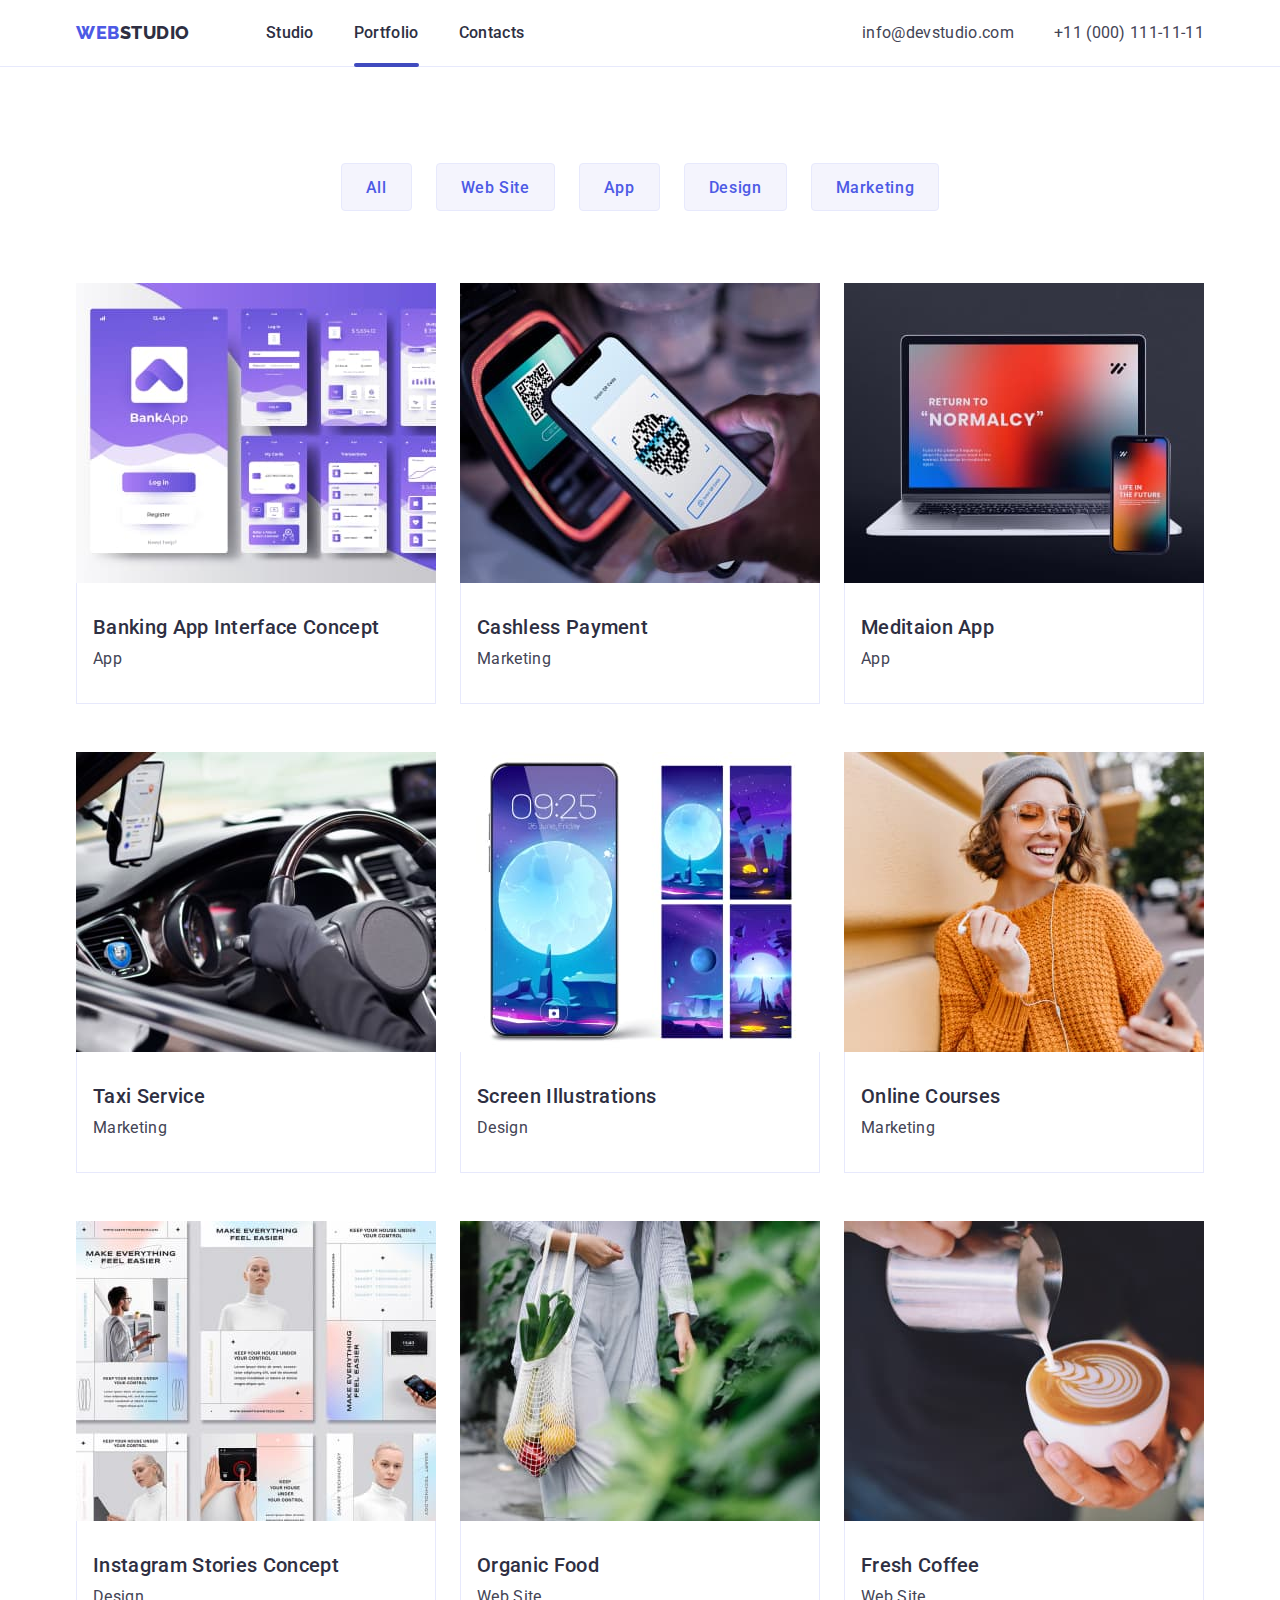
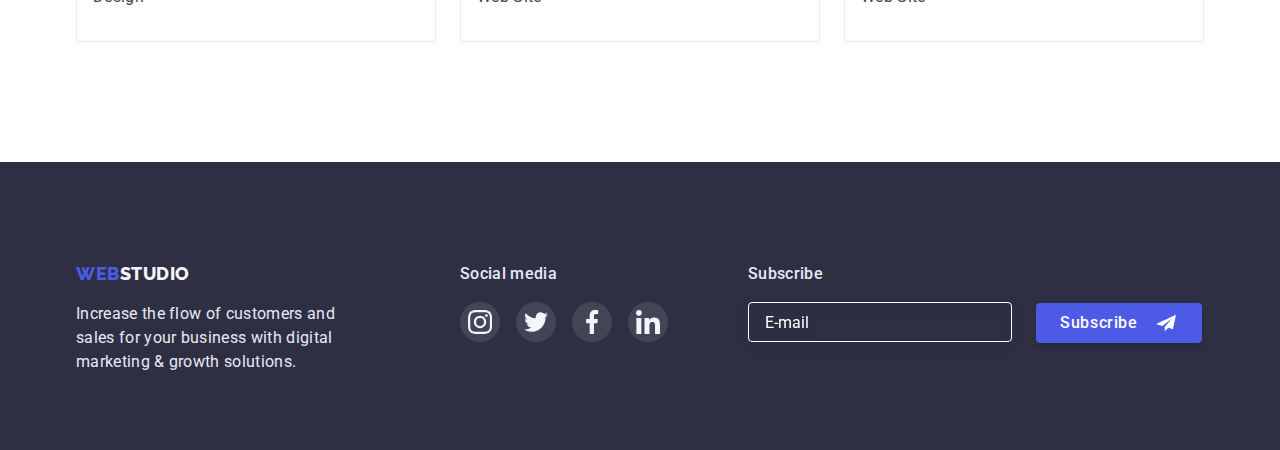
==== portfolio.html @ e91499f0 "HW 7 START" ====
<!DOCTYPE html>
<html lang="en">

<head>
	<meta charset="UTF-8" />
	<meta http-equiv="X-UA-Compatible" content="IE=edge" />
	<meta name="viewport" content="width=device-width, initial-scale=1.0" />
	<title>Portfolio</title>
	<link rel="preconnect" href="https://fonts.googleapis.com" />
	<link rel="preconnect" href="https://fonts.gstatic.com" crossorigin />
	<link href="https://fonts.googleapis.com/css2?family=Raleway:wght@800&family=Roboto:wght@400;500;700;900&display=swap"
		rel="stylesheet" />
	<link rel="stylesheet"
		href="https://cdnjs.cloudflare.com/ajax/libs/modern-normalize/1.1.0/modern-normalize.min.css" />
	<link rel="stylesheet" href="./css/styles.css" />
</head>

<body>
	<!-- Header -->
	<header class="main-header">
		<div class="container main-nav">
			<nav class="site-nav">
				<a class="logo-header" href="./index.html">Web<span class="logo-header-decor">Studio</span></a>
				<ul class="site-nav-list list">
					<li class="site-nav-item"><a href="./index.html" class="site-nav-item-link">Studio</a></li>
					<li class="site-nav-item">
						<a href="./portfolio.html" class="site-nav-item-link current">Portfolio</a>
					</li>
					<li class="site-nav-item"><a href="" class="site-nav-item-link">Contacts</a></li>
				</ul>
			</nav>
			<!-- Address -->
			<address>
				<ul class="contacts list">
					<li class="item">
						<a class="contacts-email" href="mailto:info@devstudio.com">info@devstudio.com</a>
					</li>
					<li class="item">
						<a class="contacts-tel" href="tel:+110001111111">+11 (000) 111-11-11</a>
					</li>
				</ul>
			</address>
		</div>
	</header>
	<!-- Filter -->
	<main>
		<section class="section portfolio-section">
			<div class="container">
				<h1 class="visually-hidden">Portfolio</h1>
				<ul class="filter-button-list list">
					<li class="filter-button-item">
						<button type="button" class="button filter-button pointer"> All </button>
					</li>
					<li class="filter-button-item">
						<button type="button" class="button filter-button pointer"> Web Site </button>
					</li>
					<li class="filter-button-item">
						<button type="button" class="button filter-button pointer"> App </button>
					</li>
					<li class="filter-button-item">
						<button type="button" class="button filter-button pointer"> Design </button>
					</li>
					<li class="filter-button-item">
						<button type="button" class="button filter-button pointer"> Marketing </button>
					</li>
				</ul>
				<!-- Projects -->
				<ul class="projects-list list">
					<li class="project-list-item">
						<a href="" class="project-list-item-link">
							<div class="project-thumb">
								<img src="./images/img7.jpg" alt="bank application marcup" width="360" height="300" />
								<p class="primary-text project-thumb-text">14 Stylish and User-Friendly App Design Concepts · Task
									Manager App · Calorie
									Tracker App · Exotic Fruit Ecommerce App ·
									Cloud Storage App14 Stylish and User-Friendly App Design Concepts</p>
							</div>
							<div class="project-list-item-content">
								<h3 class="title project-list-title"> Banking App Interface Concept </h3>
								<p class="primary-text project-list-text">App</p>
							</div>
						</a>
					</li>
					<li class="project-list-item">
						<a href="" class="project-list-item-link">
							<div class="project-thumb">
								<img src="./images/img8.jpg" alt="cashless payment" width="360" height="300" />
								<p class="primary-text project-thumb-text">Lorem ipsum dolor sit amet consectetur, adipisicing elit.
									Rerum quisquam magni veritatis in labore distinctio dolorem! Officiis sint veniam quidem repellendus
									accusantium, a porro pariatur ipsa ipsam in corporis quisquam fuga quia!</p>
							</div>
							<div class="project-list-item-content">
								<h3 class="title project-list-title">Cashless Payment</h3>
								<p class="primary-text project-list-text">Marketing</p>
							</div>
						</a>
					</li>
					<li class="project-list-item">
						<a href="" class="project-list-item-link">
							<div class="project-thumb">
								<img src="./images/img9.jpg" alt="meditaion app design" width="360" height="300" />
								<p class="primary-text project-thumb-text">Lorem, ipsum dolor sit amet consectetur adipisicing elit.
									Sunt, non ex.</p>
							</div>
							<div class="project-list-item-content">
								<h3 class="title project-list-title">Meditaion App</h3>
								<p class="primary-text project-list-text">App</p>
							</div>
						</a>
					</li>
					<li class="project-list-item">
						<a href="" class="project-list-item-link">
							<div class="project-thumb">
								<img src="./images/img10.jpg" alt="photo of a taxi car" width="360" height="300" />
								<p class="primary-text project-thumb-text">Lorem ipsum dolor, sit amet consectetur adipisicing elit.
									Beatae sapiente velit, iste atque exercitationem unde suscipit modi vero error adipisci, amet mollitia
									nemo nobis?</p>
							</div>
							<div class="project-list-item-content">
								<h3 class="title project-list-title">Taxi Service</h3>
								<p class="primary-text project-list-text">Marketing</p>
							</div>
						</a>
					</li>
					<li class="project-list-item">
						<a href="" class="project-list-item-link">
							<div class="project-thumb">
								<img src="./images/img11.jpg" alt="screen illustration design" width="360" height="300" />
								<p class="primary-text project-thumb-text">Lorem ipsum, dolor sit amet consectetur adipisicing elit.
									Natus perferendis odio facere id ipsum, quisquam nam consequuntur hic cumque voluptatem dicta eos
									ipsam delectus facilis sunt reprehenderit illo neque voluptatibus, sapiente libero. Consectetur?</p>
							</div>
							<div class="project-list-item-content">
								<h3 class="title project-list-title">Screen Illustrations</h3>
								<p class="primary-text project-list-text">Design</p>
							</div>
						</a>
					</li>
					<li class="project-list-item">
						<a href="" class="project-list-item-link">
							<div class="project-thumb">
								<img src="./images/img12.jpg" alt="girl is holding a phone" width="360" height="300" />
								<p class="primary-text project-thumb-text">Lorem ipsum dolor sit, amet consectetur adipisicing elit.</p>
							</div>
							<div class="project-list-item-content">
								<h3 class="title project-list-title">Online Courses</h3>
								<p class="primary-text project-list-text">Marketing</p>
							</div>
						</a>
					</li>
					<li class="project-list-item">
						<a href="" class="project-list-item-link">
							<div class="project-thumb">
								<img src="./images/img13.jpg" alt="designs of instagram stories" width="360" height="300" />
								<p class="primary-text project-thumb-text">Lorem, ipsum dolor sit amet consectetur adipisicing elit.
									Rerum corrupti recusandae adipisci hic suscipit consequuntur!</p>
							</div>
							<div class="project-list-item-content">
								<h3 class="title project-list-title"> Instagram Stories Concept </h3>
								<p class="primary-text project-list-text">Design</p>
							</div>
						</a>
					</li>
					<li class="project-list-item">
						<a href="" class="project-list-item-link">
							<div class="project-thumb">
								<img src="./images/img14.jpg" alt="woman with bag of organic food" width="360" height="300" />
								<p class="primary-text project-thumb-text">Lorem ipsum dolor sit amet consectetur adipisicing elit. Nisi
									quasi quas architecto adipisci quam in, natus, dignissimos asperiores ex quis non?</p>
							</div>
							<div class="project-list-item-content">
								<h3 class="title project-list-title">Organic Food</h3>
								<p class="primary-text project-list-text">Web Site</p>
							</div>
						</a>
					</li>
					<li class="project-list-item">
						<a href="" class="project-list-item-link">
							<div class="project-thumb">
								<img src="./images/img15.jpg" alt="man is making fresh coffee" width="360" height="300" />
								<p class="primary-text project-thumb-text">Lorem ipsum dolor sit.</p>
							</div>
							<div class="project-list-item-content">
								<h3 class="title project-list-title">Fresh Coffee</h3>
								<p class="primary-text project-list-text">Web Site</p>
							</div>
						</a>
					</li>
				</ul>
			</div>
		</section>
	</main>
	<!-- footer -->
	<footer class="footer">
		<div class="container footer-main">
			<div class="footer-logo-block">
				<a class="logo-footer" href="./index.html">Web<span class="logo-footer-decor">Studio</span></a>
				<p class="footer-logo-block-text">
					Increase the flow of customers and sales for your business with digital marketing &#38; growth solutions.
				</p>
			</div>
			<div class="social-links-block">
				<p class="footer-text-social-media">Social media</p>
				<ul class="footer-social-list list">
					<li class="footer-social-item">
						<a class="footer-social-link" href=""><svg class="footer-social-icon" width="24" height="24">
								<use href="./images/sprites.svg#icon-instagram"></use>
							</svg></a>
					</li>
					<li class="footer-social-item">
						<a class="footer-social-link" href=""><svg class="footer-social-icon" width="24" height="24">
								<use href="./images/sprites.svg#icon-twitter"></use>
							</svg></a>
					</li>
					<li class="footer-social-item">
						<a class="footer-social-link" href=""><svg class="footer-social-icon" width="24" height="24">
								<use href="./images/sprites.svg#icon-facebook"></use>
							</svg></a>
					</li>
					<li class="footer-social-item">
						<a class="footer-social-link" href=""><svg class="footer-social-icon" width="24" height="24">
								<use href="./images/sprites.svg#icon-linkedin"></use>
							</svg></a>
					</li>
				</ul>
			</div>
			<div class="subscribe-block">
				<form class="subscribe-block-form">
					<p class="subscribe-block-text">Subscribe</p>
					<div class="subscribe-field">
						<input class="subscribe-block-input" type="email" name="subscribe-email" id="subscribe-email"
							placeholder="E-mail" required>
						<button type="submit" class="subscribe-block-button button hero-button">Subscribe<svg class="subscribe-icon"
								width="24" height="20">
								<use href="./images/sprites.svg#icon-frame"></use>
							</svg></button>
					</div>
				</form>
			</div>
		</div>
	</footer>
	<script src="./js/modal.js"></script>
</body>

</html>
---- css/styles.css ----
:root {
	--primary-brand: #4d5ae5;
	--primary-pressed-state: #404bbf;
	--primary-title-text: #2e2f42;
	--primary-text: #434455;
	--primary-white: #fff;
	--primary-bg: #2e2f42;
	--seccess: #31d0aa;
	--subtle-text: #8e8f99;
	--accent: #e7e9fc;
	--light: #f4f4fd;
	--modal-overlay: #2e2f42;
	--card-list-gap: 24px;
	--card-shadow: 0px 1px 6px rgba(46, 47, 66, 0.08), 0px 1px 1px rgba(46, 47, 66, 0.16),
		0px 2px 1px rgba(46, 47, 66, 0.08);
	--animation-duration: 250ms;
	--animation-function: cubic-bezier(0.4, 0, 0.2, 1);
}

html {
	box-sizing: border-box;
}

*,
*::before,
*::after {
	box-sizing: inherit;
}

h1,
h2,
h3,
h4,
h5,
h6,
p {
	margin: 0;
}

img {
	display: block;
	max-width: 100%;
	height: auto;
}

.visually-hidden {
	position: absolute;
	height: 1px;
	margin: -1px;
	border: 0;
	padding: 0;
	white-space: nowrap;
	clip-path: inset(100%);
	clip: rect(0 0 0 0);
	overflow: hidden;
	width: 1px;
}

.list {
	list-style: none;
	margin: 0;
	padding: 0;
}

.centered {
	text-align: center;
}

body {
	background-color: var(--primary-white);
	color: var(--primary-text);
	font-family: "Roboto", sans-serif;
	letter-spacing: 0.02em;
}

.primary-text {
	color: var(--primary-text);
	font-size: 16px;
	line-height: 1.5;
	letter-spacing: 0.02em;
	margin-top: 0;
	margin-bottom: 0;
}

.container {
	margin-left: auto;
	margin-right: auto;
	width: 1158px;
	padding-left: 15px;
	padding-right: 15px;
}

/* HEADER */
.main-header {
	border-bottom: 1px solid #e7e9fc;
}

/* MODAL */
.backdrop {
	position: fixed;
	top: 0;
	left: 0;
	width: 100%;
	height: 100%;
	background-color: rgba(46, 47, 66, 0.4);
	opacity: 1;
	visibility: visible;
	transition: opacity var(--animation-duration) cubic-bezier(0.4, 0, 0.2, 1), visibility var(--animation-duration) cubic-bezier(0.4, 0, 0.2, 1);
}

.is-hidden {
	visibility: hidden;
	opacity: 0;
	pointer-events: none;
}

.modal {
	position: absolute;
	top: 50%;
	left: 50%;
	transform: translate(-50%, -50%);
	width: 408px;
	padding-left: 24px;
	padding-right: 24px;
	padding-top: 72px;
	padding-bottom: 24px;
	background-color: #FCFCFC;
	box-shadow: 0px 1px 1px rgba(0, 0, 0, 0.14), 0px 1px 3px rgba(0, 0, 0, 0.12), 0px 2px 1px rgba(0, 0, 0, 0.2);
	border-radius: 4px;
	text-align: left;
}

.modal-close-button {
	position: absolute;
	top: 24px;
	right: 24px;
	display: flex;
	justify-content: center;
	align-items: center;
	border-radius: 50%;
	width: 24px;
	height: 24px;
	background-color: #E7E9FC;
	color: var(--primary-title-text);
	border: 1px solid rgba(0, 0, 0, 0.1);
	cursor: pointer;
	transition: background-color var(--animation-duration) var(--animation-function), color var(--animation-duration) var(--animation-function), border var(--animation-duration) var(--animation-function);
}

.modal-close-button:is(:hover, :focus) {
	background-color: var(--primary-pressed-state);
	border-color: var(--primary-pressed-state);
	color: #fff;
	outline: none;
}

.modal-close-icon {
	fill: currentColor;
}

.modal-send-button {
	display: flex;
	justify-content: center;
	margin-left: auto;
	margin-right: auto;

	font-family: 'Roboto';
	font-style: normal;
	font-weight: 500;
	font-size: 16px;
	line-height: 1.5;
	letter-spacing: 0.04em;
	color: #FFFFFF;
	border: transparent;
	background: #4D5AE5;
	box-shadow: 0px 4px 4px rgba(0, 0, 0, 0.15);
	border-radius: 4px;
	min-width: 169px;
}

.modal-send-button:focus {
	outline: none;
}

.modal-form {
	margin-left: auto;
	margin-right: auto;
}

.form-group {
	position: relative;
}

.form-icon {
	position: absolute;
	left: 0;
	top: 50%;
	transform: translateY(-50%);
	margin-left: 16px;
	fill: #2E2F42;
	transition: fill var(--animation-duration) var(--animation-function);
}

.modal-form .form-input {
	padding-left: 38px;
}

.form-input::placeholder {
	font-weight: 400;
	font-size: 12px;
	line-height: 1.17;
	letter-spacing: 0.04em;
	color: rgba(46, 47, 66, 0.4);
}

.modal-text {
	margin-left: auto;
	margin-right: auto;
	margin-bottom: 16px;
	font-weight: 500;
	font-size: 16px;
	line-height: 1.5;
	letter-spacing: 0.02em;
	text-align: center;
	color: var(--primary-title-text);
}

.form-label span, .form-label-comment span {
	display: block;
	margin-bottom: 4px;
	font-weight: 400;
	font-size: 12px;
	line-height: 1.33;
	letter-spacing: 0.04em;
	color: #8E8F99;
}

.form-label {
	display: block;
	margin-bottom: 8px;
}

textarea {
	display: block;
	outline: transparent;
	border: 1px solid rgba(33, 33, 33, 0.2);
	border-radius: 4px;
	width: 100%;
	min-height: 120px;
	font-weight: 400;
	font-size: 12px;
	line-height: 1.17;
	letter-spacing: 0.04em;
	resize: none;
	padding: 8px 16px;
	transition: border-color var(--animation-duration) var(--animation-function);
}

.form-input {
	border: 1px solid rgba(33, 33, 33, 0.2);
	border-radius: 4px;
	width: 100%;
	height: 40px;
	font-weight: 400;
	font-size: 12px;
	line-height: 1.33;
	letter-spacing: 0.04em;
	outline: transparent;
	transition: border-color var(--animation-duration) var(--animation-function);
}

.policy-checkbox-label {
	font-weight: 400;
	font-size: 12px;
	line-height: 1.17;
	letter-spacing: 0.04em;
	color: #8E8F99;
}

.policy-checkbox-label {
	display: flex;
	align-items: center;
	margin-top: 16px;
	margin-bottom: 24px;
}

.policy-checkbox-label::before {
	content: '';
	display: block;
	width: 16px;
	height: 16px;
	background-color: white;
	margin-right: 8px;
	border: 1.25px solid #2E2F42;
	border-radius: 2px;
	cursor: pointer;
	transition: background-color var(--animation-duration) var(--animation-function);
}

.policy-checkbox:checked+.policy-checkbox-label::before {
	background-color: var(--primary-pressed-state);
	border: 1.25px solid var(--primary-pressed-state);
	background-image: url(../images/checkbox.svg);
	background-position: center;
	background-repeat: no-repeat;
	background-size: 10px 8px;
}

.modal-list-link {
	color: var(--primary-pressed-state);
}

.form-input:focus {
	border-color: var(--primary-brand);
}

.form-textarea:focus {
	border-color: var(--primary-brand);
}

.form-input:focus+.form-icon {
	fill: var(--primary-brand);
}

/* LOGO */
.logo-header,
.logo-footer {
	color: var(--primary-brand);
	text-decoration: none;
	font-family: "Raleway", sans-serif;
	text-transform: uppercase;
	font-weight: 800;
	font-size: 18px;
	line-height: 1.33;
	letter-spacing: 0.03em;
	display: flex;
	align-items: center;
}

.logo-header-decor {
	color: var(--primary-title-text);
}

.logo-footer-decor {
	color: var(--light);
}

/* NAV */
.main-nav {
	display: flex;
	align-items: center;
}

.site-nav-list {
	display: flex;
	margin-left: 76px;
}

.site-nav {
	display: flex;
}

address {
	display: flex;
	margin-left: auto;
}

.site-nav-list .site-nav-item+.site-nav-item {
	margin-left: 40px;
}

.site-nav-item-link {
	color: var(--primary-title-text);
	text-decoration: none;
	font-weight: 500;
	font-size: 16px;
	line-height: 1.5;
	padding: 24px 0;
	position: relative;
	transition: color var(--animation-duration) var(--animation-function);

}

.site-nav-item-link:hover,
.site-nav-item-link:focus {
	color: var(--primary-pressed-state);
}

.current::after {
	content: '';
	position: absolute;
	width: 100%;
	height: 4px;
	background: var(--primary-pressed-state);
	border-radius: 2px;
	bottom: -1px;
	left: 0;
}

/* NAV-CONTACTS */
.contacts {
	display: flex;

	font-style: normal;
	list-style: none;
}

.contacts .item+.item {
	margin-left: 40px;
}

.contacts-email,
.contacts-tel {
	display: block;
	text-decoration: none;
	color: var(--primary-text);
	padding: 24px 0;
	transition: color var(--animation-duration) var(--animation-function);
}

.contacts-email:hover,
.contacts-email:focus,
.contacts-tel:hover,
.contacts-tel:focus {
	color: var(--primary-pressed-state);
}

/* HERO */
.hero {
	background-color: var(--primary-bg);
	background-image: linear-gradient(to right, rgba(46, 47, 66, 0.7), rgba(46, 47, 66, 0.7)), url(../images/img16.jpg);
	margin-left: auto;
	margin-right: auto;
	max-width: 1440px;
	background-repeat: no-repeat;
	background-position: center;
	background-size: cover;
	padding-bottom: 188px;
	padding-top: 188px;
	text-align: center;
}

.hero-title {
	color: var(--primary-white);
	width: 494px;
	font-weight: 700;
	font-size: 56px;
	line-height: 1.07;
	margin: 0 auto;
	margin-bottom: 48px;
}

/* SECTION  */
.section {
	padding-top: 120px;
	padding-bottom: 120px;
	background-color: var(--primary-white);
}

.portfolio-section {
	padding-top: 96px;
}

.section.no-padding {
	padding-top: 0;
}

.team-section-decor {
	background-color: var(--light);
}

.section-title {
	color: var(--primary-title-text);
	font-weight: 700;
	font-size: 36px;
	line-height: 1.11;
	text-transform: capitalize;
	margin-top: 0;
	margin-bottom: 72px;
}

.section .title,
.team-list-title {
	color: var(--primary-title-text);
	font-weight: 500;
	font-size: 20px;
	line-height: 1.2;
}

.section a {
	text-decoration: none;
}

/* SPECIFICS */
.specifics-list {
	display: flex;
}

.specifics-list-item+.specifics-list-item {
	margin-left: 24px;
}

.specifics-list-item {
	width: 264px;
}

.specifics-list-item::before {
	display: block;
	content: "";
	height: 112px;
	border-radius: 4px;
	background-repeat: no-repeat;
	background-position: center;
	background-color: #f4f4fd;
	margin-bottom: 8px;
}

.icon-antena::before {
	background-image: url(../images/antenna.svg);
}

.icom-astronaut::before {
	background-image: url(../images/astronaut.svg);
}

.icon-clock::before {
	background-image: url(../images/clock.svg);
}

.icon-diagram::before {
	background-image: url(../images/diagram.svg);
}

.specifics-list .title {
	margin-top: 0;
	margin-bottom: 8px;
}

/* WHAT WE ARE DOING? */
.services-list {
	display: flex;
}

.services-list-item+.services-list-item {
	margin-left: 24px;
}

/* TEAM */
.team-section {
	background-color: var(--light);
}

.team-list {
	display: flex;
	flex-wrap: wrap;
	margin-top: calc(-1 * var(--card-list-gap));
	margin-left: calc(-1 * var(--card-list-gap));
}

.team-list-item {
	flex-basis: calc(100% / 4 - 24px);
	margin-left: var(--card-list-gap);
	margin-top: var(--card-list-gap);
	background-color: #fff;
	box-shadow: var(--card-shadow);
	border-radius: 0px 0px 4px 4px;
}

.team-list-title {
	margin-bottom: 8px;
}

.team-list-text {
	margin: 0;
}

.team-list-item-content {
	text-align: center;
	padding: 32px 16px;
}

.team-social-list {
	display: flex;
	justify-content: center;
	gap: 24px;
	margin-top: 8px;
}

.team-social-item {
	width: 40px;
	height: 40px;
}

.team-social-link {
	display: flex;
	justify-content: center;
	align-items: center;
	width: 100%;
	height: 100%;
	border-radius: 50%;
	background-color: var(--primary-brand);
	color: #F4F4FD;
	transition: background-color var(--animation-duration) var(--animation-function);
}

.team-social-link:is(:hover, :focus) {
	background-color: var(--primary-pressed-state);
	outline: none;
}

.team-social-icon {
	fill: currentColor;
}

/* BUTTONS */
.button {
	align-items: center;
	text-align: center;
	font-family: "Roboto";
	font-style: normal;
	font-weight: 500;
	font-size: 16px;
	line-height: 1.5;
	letter-spacing: 0.04em;
	border-radius: 4px;
	border: 1px solid transparent;
}

.hero-button {
	background-color: var(--primary-brand);
	color: var(--primary-white);
	min-width: 169px;
	box-shadow: 0px 4px 4px rgba(0, 0, 0, 0.15);
	padding: 16px 32px 16px 32px;
	transition: background-color var(--animation-duration) var(--animation-function);

}

.hero-button:hover,
.hero-button:focus {
	background-color: var(--primary-pressed-state);

}

.filter-button {
	background-color: var(--light);
	color: var(--primary-brand);
	border: 1px solid var(--accent);
	min-width: 69px;
	height: 48px;
	padding: 12px 24px 12px 24px;
	transition: color var(--animation-duration) var(--animation-function), background-color var(--animation-duration) var(--animation-function), border var(--animation-duration) var(--animation-function), box-shadow var(--animation-duration) var(--animation-function);
}

.filter-button:hover,
.filter-button:focus {
	background-color: var(--primary-pressed-state);
	color: var(--primary-white);
	box-shadow: 0px 3px 1px rgba(0, 0, 0, 0.1), 0px 2px 1px rgba(0, 0, 0, 0.08), 0px 2px 2px rgba(0, 0, 0, 0.12);
	border: 1px solid var(--primary-pressed-state);
	outline: none;
}

.pointer {
	cursor: pointer;
}

.filter-button-list {
	display: flex;
	justify-content: center;
	margin-bottom: 72px;
}

.filter-button-item {
	margin-left: 24px;
}

.filter-button-item:first-child {
	margin-left: 0;
}

/* PROJECTS */
.projects-list {
	display: flex;
	flex-wrap: wrap;
	margin-left: -24px;
	margin-top: -48px;
}

.project-list-item {
	margin-left: 24px;
	margin-top: 48px;
	flex-basis: calc(100% / 3 - 24px);
	background: #ffffff;
}

.project-list-item-link {
	display: block;
	overflow: auto;
	transition: box-shadow var(--animation-duration) var(--animation-function);
}

.project-list-item-link:is(:hover, :focus) {
	box-shadow: 0px 1px 6px rgba(46, 47, 66, 0.08), 0px 1px 1px rgba(46, 47, 66, 0.16), 0px 2px 1px rgba(46, 47, 66, 0.08);
	outline: none;
}

.project-list-item-content {
	display: block;
	padding: 32px 16px;
	border: 1px solid #e7e9fc;
	border-top: 0;
}

.project-list-text {
	margin-top: 8px;
}


.project-list-item-link:is(:hover, :focus) .project-thumb-text {
	opacity: 1;
	transform: translatey(0);
}

.project-list-item-link:is(:hover, :focus) .project-thumb::before {
	opacity: 1;
	transform: translatey(0);
}

.project-thumb {
	position: relative;
	display: flex;
	overflow: hidden;
}

.project-thumb::before {
	content: '';
	display: inline-block;
	position: absolute;
	top: 0;
	left: 0;
	width: 100%;
	height: 100%;
	background-color: var(--primary-brand);
	opacity: 0;
	transform: translatey(100%);
	transition: opacity var(--animation-duration) var(--animation-function), transform var(--animation-duration) var(--animation-function);
}

.project-thumb-text {
	position: absolute;
	width: 360px;
	height: 300px;
	padding: 40px 32px;
	color: #F4F4FD;
	opacity: 0;
	transform: translatey(100%);
	overflow: auto;
	transition: opacity var(--animation-duration) var(--animation-function), transform var(--animation-duration) var(--animation-function);
}

/* CUSTOMERS */
.customers-container {
	padding-top: 130px;
	padding-bottom: 120px;
}

.customers-list {
	display: flex;
	justify-content: center;
	align-items: center;
}

.customers-item+.customers-item {
	margin-left: 24px;
}

.customer-link {
	display: block;
	width: 168px;
	height: 88px;
	border: 1px solid #8E8F99;
	border-radius: 4px;
	padding: 16px 32px;
	color: #AFB1B8;
	transition: color var(--animation-duration) var(--animation-function), border var(--animation-duration) var(--animation-function);
}

.customer-link:is(:hover, :focus) {
	outline: none;
	color: var(--primary-pressed-state);
	border: 1px solid var(--primary-pressed-state);
}

.customer-link-icon {
	fill: currentColor;
}

/* FOOTER */
.footer {
	background-color: var(--primary-bg);
	padding-top: 100px;
	padding-bottom: 76px;
}

.footer-main {
	display: flex;
}

.footer-logo-block {
	margin-right: 120px;
}

.footer-logo-block-text {
	color: var(--accent);
	width: 264px;
	font-size: 16px;
	line-height: 1.5;
	margin-top: 16px;
}

.footer-text-social-media, .subscribe-block-text {
	color: var(--accent);
	font-weight: 500;
	font-size: 16px;
	line-height: 1.5;
	margin-bottom: 16px;
}

.footer-social-list {
	display: flex;
	gap: 16px;
}

.footer-social-item {
	width: 40px;
	height: 40px;
}

.social-links-block {
	margin-right: 80px;
}

.footer-social-link {
	display: flex;
	justify-content: center;
	align-items: center;
	width: 100%;
	height: 100%;
	border-radius: 50%;
	background-color: rgba(255, 255, 255, 0.1);
	color: #F4F4FD;
	transition: background-color var(--animation-duration) var(--animation-function);
}

.footer-social-link:is(:hover, :focus) {
	background-color: var(--seccess);
	outline: none;

}

.footer-social-icon {
	fill: currentColor;
}

/* SUBSCRIBE */
.subscribe-field {
	display: flex;
	align-items: baseline;
}

.subscribe-block-input {
	height: 40px;
	min-width: 264px;
	border: 1px solid #FFFFFF;
	filter: drop-shadow(0px 4px 4px rgba(0, 0, 0, 0.15));
	border-radius: 4px;
	padding-left: 16px;
	background-color: transparent;
	outline: transparent;
	color: #fff;
}

.subscribe-block-input::placeholder {
	color: white;
}

.subscribe-block-button {
	display: flex;
	justify-content: center;
	align-items: center;
	min-width: 165px;
	gap: 16px;
	cursor: pointer;
	margin-left: 24px;
	padding: 8px 24px;
	border: none;
}
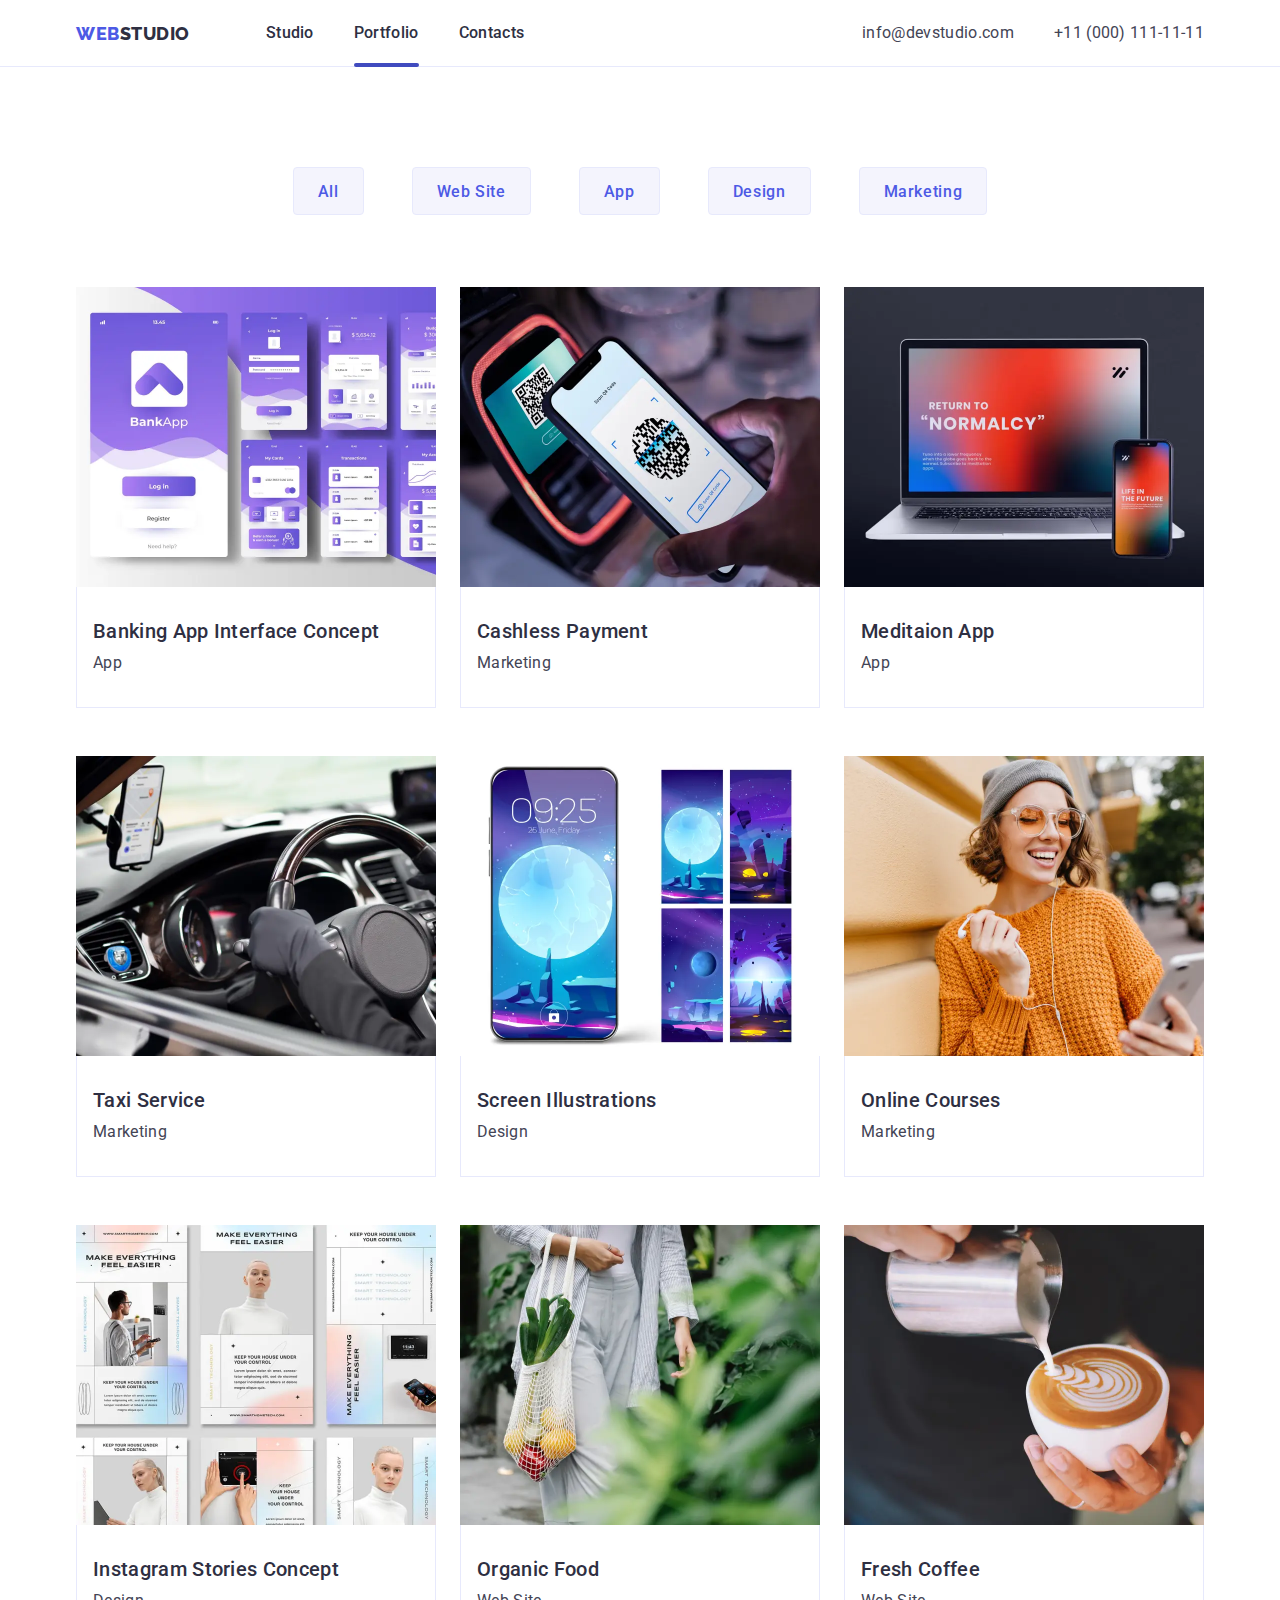
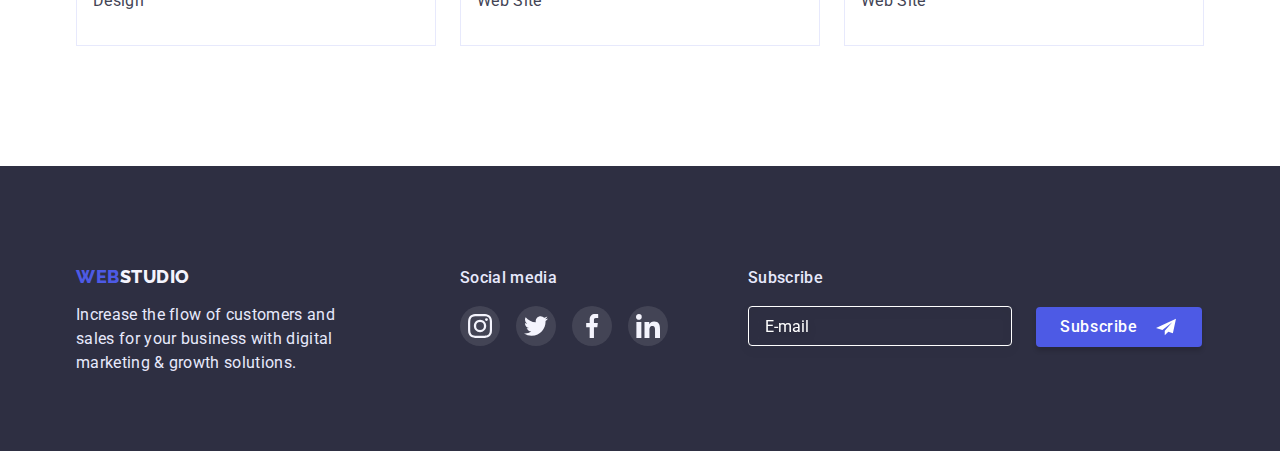
==== commit 03f85dcb: "Images added to portfolio with media for mob tab des" ====
--- a/portfolio.html
+++ b/portfolio.html
@@ -13,6 +13,9 @@
 	<link rel="stylesheet"
 		href="https://cdnjs.cloudflare.com/ajax/libs/modern-normalize/1.1.0/modern-normalize.min.css" />
 	<link rel="stylesheet" href="./css/styles.css" />
+	<link rel="stylesheet" href="./css/mobile.css" />
+	<link rel="stylesheet" href="./css/tablet.css">
+	<link rel="stylesheet" href="./css/desktop.css">
 </head>
 
 <body>
@@ -21,6 +24,9 @@
 		<div class="container main-nav">
 			<nav class="site-nav">
 				<a class="logo-header" href="./index.html">Web<span class="logo-header-decor">Studio</span></a>
+				<button class="menu-mob" type="button" data-menu-open><svg class="menu-mob-icon" width="32" height="22">
+						<use href="./images/sprites.svg#icon-menu"></use>
+					</svg></button>
 				<ul class="site-nav-list list">
 					<li class="site-nav-item"><a href="./index.html" class="site-nav-item-link">Studio</a></li>
 					<li class="site-nav-item">
@@ -41,6 +47,7 @@
 				</ul>
 			</address>
 		</div>
+
 	</header>
 	<!-- Filter -->
 	<main>
@@ -69,7 +76,22 @@
 					<li class="project-list-item">
 						<a href="" class="project-list-item-link">
 							<div class="project-thumb">
-								<img src="./images/img7.jpg" alt="bank application marcup" width="360" height="300" />
+								<picture>
+									<source media="(min-width: 1200px)" type="image/webp"
+										srcset="./images/img7-des.webp x1, ./images/img7@2x-des.webp 2x">
+									<source media="(min-width: 1200px)" srcset="./images/img7-des.jpg x1, ./images/img7@2x-des.jpg 2x">
+
+									<source media="(min-width: 768px)" type="image/webp"
+										srcset="./images/img7-tab.webp x1, ./images/img7@2x-tab.webp 2x">
+									<source media="(min-width: 768px)" srcset="./images/img7-tab.jpg x1, ./images/img7@2x-tab.jpg 2x">
+
+									<source media="(max-width: 767px)" type="image/webp"
+										srcset="./images/img7-mob.webp x1, ./images/img7@2x-mob.webp 2x">
+									<source media="(max-width: 767px)" srcset="./images/img7-mob.jpg x1, ./images/img7@2x-mob.jpg 2x">
+
+									<img src="./images/img7-mob.jpg" alt="bank application marcup" />
+								</picture>
+								<!-- width="360" height="300" -->
 								<p class="primary-text project-thumb-text">14 Stylish and User-Friendly App Design Concepts · Task
 									Manager App · Calorie
 									Tracker App · Exotic Fruit Ecommerce App ·
@@ -84,7 +106,21 @@
 					<li class="project-list-item">
 						<a href="" class="project-list-item-link">
 							<div class="project-thumb">
-								<img src="./images/img8.jpg" alt="cashless payment" width="360" height="300" />
+								<picture>
+									<source media="(min-width: 1200px)" type="image/webp"
+										srcset="./images/img8-des.webp x1, ./images/img8@2x-des.webp 2x">
+									<source media="(min-width: 1200px)" srcset="./images/img8-des.jpg x1, ./images/img8@2x-des.jpg 2x">
+
+									<source media="(min-width: 768px)" type="image/webp"
+										srcset="./images/img8-tab.webp x1, ./images/img8@2x-tab.webp 2x">
+									<source media="(min-width: 768px)" srcset="./images/img8-tab.jpg x1, ./images/img8@2x-tab.jpg 2x">
+
+									<source media="(max-width: 767px)" type="image/webp"
+										srcset="./images/img8-mob.webp x1, ./images/img8@2x-mob.webp 2x">
+									<source media="(max-width: 767px)" srcset="./images/img8-mob.jpg x1, ./images/img8@2x-mob.jpg 2x">
+
+									<img src="./images/img8-mob.jpg" alt="cashless payment" />
+								</picture>
 								<p class="primary-text project-thumb-text">Lorem ipsum dolor sit amet consectetur, adipisicing elit.
 									Rerum quisquam magni veritatis in labore distinctio dolorem! Officiis sint veniam quidem repellendus
 									accusantium, a porro pariatur ipsa ipsam in corporis quisquam fuga quia!</p>
@@ -98,7 +134,21 @@
 					<li class="project-list-item">
 						<a href="" class="project-list-item-link">
 							<div class="project-thumb">
-								<img src="./images/img9.jpg" alt="meditaion app design" width="360" height="300" />
+								<picture>
+									<source media="(min-width: 1200px)" type="image/webp"
+										srcset="./images/img9-des.webp x1, ./images/img9@2x-des.webp 2x">
+									<source media="(min-width: 1200px)" srcset="./images/img9-des.jpg x1, ./images/img9@2x-des.jpg 2x">
+
+									<source media="(min-width: 768px)" type="image/webp"
+										srcset="./images/img9-tab.webp x1, ./images/img9@2x-tab.webp 2x">
+									<source media="(min-width: 768px)" srcset="./images/img9-tab.jpg x1, ./images/img9@2x-tab.jpg 2x">
+
+									<source media="(max-width: 767px)" type="image/webp"
+										srcset="./images/img9-mob.webp x1, ./images/img9@2x-mob.webp 2x">
+									<source media="(max-width: 767px)" srcset="./images/img9-mob.jpg x1, ./images/img9@2x-mob.jpg 2x">
+
+									<img src="./images/img9-mob.jpg" alt="meditaion app design" />
+								</picture>
 								<p class="primary-text project-thumb-text">Lorem, ipsum dolor sit amet consectetur adipisicing elit.
 									Sunt, non ex.</p>
 							</div>
@@ -111,7 +161,21 @@
 					<li class="project-list-item">
 						<a href="" class="project-list-item-link">
 							<div class="project-thumb">
-								<img src="./images/img10.jpg" alt="photo of a taxi car" width="360" height="300" />
+								<picture>
+									<source media="(min-width: 1200px)" type="image/webp" type="image/webp"
+										srcset="./images/img10-des.webp x1, ./images/img10@2x-des.webp 2x">
+									<source media="(min-width: 1200px)" srcset="./images/img10-des.jpg x1, ./images/img10@2x-des.jpg 2x">
+
+									<source media="(min-width: 768px)" type="image/webp" type="image/webp"
+										srcset="./images/img10-tab.webp x1, ./images/img10@2x-tab.webp 2x">
+									<source media="(min-width: 768px)" srcset="./images/img10-tab.jpg x1, ./images/img10@2x-tab.jpg 2x">
+
+									<source media="(max-width: 767px)" type="image/webp" type="image/webp"
+										srcset="./images/img10-mob.webp x1, ./images/img10@2x-mob.webp 2x">
+									<source media="(max-width: 767px)" srcset="./images/img10-mob.jpg x1, ./images/img10@2x-mob.jpg 2x">
+
+									<img src="./images/img10-mob.jpg" alt="photo of a taxi car" />
+								</picture>
 								<p class="primary-text project-thumb-text">Lorem ipsum dolor, sit amet consectetur adipisicing elit.
 									Beatae sapiente velit, iste atque exercitationem unde suscipit modi vero error adipisci, amet mollitia
 									nemo nobis?</p>
@@ -125,7 +189,21 @@
 					<li class="project-list-item">
 						<a href="" class="project-list-item-link">
 							<div class="project-thumb">
-								<img src="./images/img11.jpg" alt="screen illustration design" width="360" height="300" />
+								<picture>
+									<source media="(min-width: 1200px)" type="image/webp"
+										srcset="./images/img11-des.webp x1, ./images/img11@2x-des.webp 2x">
+									<source media="(min-width: 1200px)" srcset="./images/img11-des.jpg x1, ./images/img11@2x-des.jpg 2x">
+
+									<source media="(min-width: 768px)" type="image/webp"
+										srcset="./images/img11-tab.webp x1, ./images/img11@2x-tab.webp 2x">
+									<source media="(min-width: 768px)" srcset="./images/img11-tab.jpg x1, ./images/img11@2x-tab.jpg 2x">
+
+									<source media="(max-width: 767px)" type="image/webp"
+										srcset="./images/img11-mob.webp x1, ./images/img11@2x-mob.webp 2x">
+									<source media="(max-width: 767px)" srcset="./images/img11-mob.jpg x1, ./images/img11@2x-mob.jpg 2x">
+
+									<img src="./images/img11-mob.jpg" alt="screen illustration design" />
+								</picture>
 								<p class="primary-text project-thumb-text">Lorem ipsum, dolor sit amet consectetur adipisicing elit.
 									Natus perferendis odio facere id ipsum, quisquam nam consequuntur hic cumque voluptatem dicta eos
 									ipsam delectus facilis sunt reprehenderit illo neque voluptatibus, sapiente libero. Consectetur?</p>
@@ -139,7 +217,21 @@
 					<li class="project-list-item">
 						<a href="" class="project-list-item-link">
 							<div class="project-thumb">
-								<img src="./images/img12.jpg" alt="girl is holding a phone" width="360" height="300" />
+								<picture>
+									<source media="(min-width: 1200px)" type="image/webp" type="image/webp"
+										srcset="./images/img12-des.webp x1, ./images/img12@2x-des.webp 2x">
+									<source media="(min-width: 1200px)" srcset="./images/img12-des.jpg x1, ./images/img12@2x-des.jpg 2x">
+
+									<source media="(min-width: 768px)" type="image/webp" type="image/webp"
+										srcset="./images/img12-tab.webp x1, ./images/img12@2x-tab.webp 2x">
+									<source media="(min-width: 768px)" srcset="./images/img12-tab.jpg x1, ./images/img12@2x-tab.jpg 2x">
+
+									<source media="(max-width: 767px)" type="image/webp" type="image/webp"
+										srcset="./images/img12-mob.webp x1, ./images/img12@2x-mob.webp 2x">
+									<source media="(max-width: 767px)" srcset="./images/img12-mob.jpg x1, ./images/img12@2x-mob.jpg 2x">
+
+									<img src="./images/img12-mob.jpg" alt="girl is holding a phone" />
+								</picture>
 								<p class="primary-text project-thumb-text">Lorem ipsum dolor sit, amet consectetur adipisicing elit.</p>
 							</div>
 							<div class="project-list-item-content">
@@ -151,7 +243,21 @@
 					<li class="project-list-item">
 						<a href="" class="project-list-item-link">
 							<div class="project-thumb">
-								<img src="./images/img13.jpg" alt="designs of instagram stories" width="360" height="300" />
+								<picture>
+									<source media="(min-width: 1200px)" type="image/webp"
+										srcset="./images/img13-des.webp x1, ./images/img13@2x-des.webp 2x">
+									<source media="(min-width: 1200px)" srcset="./images/img13-des.jpg x1, ./images/img13@2x-des.jpg 2x">
+
+									<source media="(min-width: 768px)" type="image/webp"
+										srcset="./images/img13-tab.webp x1, ./images/img13@2x-tab.webp 2x">
+									<source media="(min-width: 768px)" srcset="./images/img13-tab.jpg x1, ./images/img13@2x-tab.jpg 2x">
+
+									<source media="(max-width: 767px)" type="image/webp"
+										srcset="./images/img13-mob.webp x1, ./images/img13@2x-mob.webp 2x">
+									<source media="(max-width: 767px)" srcset="./images/img13-mob.jpg x1, ./images/img13@2x-mob.jpg 2x">
+
+									<img src="./images/img13-mob.jpg" alt="designs of instagram stories" />
+								</picture>
 								<p class="primary-text project-thumb-text">Lorem, ipsum dolor sit amet consectetur adipisicing elit.
 									Rerum corrupti recusandae adipisci hic suscipit consequuntur!</p>
 							</div>
@@ -164,7 +270,21 @@
 					<li class="project-list-item">
 						<a href="" class="project-list-item-link">
 							<div class="project-thumb">
-								<img src="./images/img14.jpg" alt="woman with bag of organic food" width="360" height="300" />
+								<picture>
+									<source media="(min-width: 1200px)" type="image/webp"
+										srcset="./images/img14-des.webp x1, ./images/img14@2x-des.webp 2x">
+									<source media="(min-width: 1200px)" srcset="./images/img14-des.jpg x1, ./images/img14@2x-des.jpg 2x">
+
+									<source media="(min-width: 768px)" type="image/webp"
+										srcset="./images/img14-tab.webp x1, ./images/img14@2x-tab.webp 2x">
+									<source media="(min-width: 768px)" srcset="./images/img14-tab.jpg x1, ./images/img14@2x-tab.jpg 2x">
+
+									<source media="(max-width: 767px)" type="image/webp"
+										srcset="./images/img14-mob.webp x1, ./images/img14@2x-mob.webp 2x">
+									<source media="(max-width: 767px)" srcset="./images/img14-mob.jpg x1, ./images/img14@2x-mob.jpg 2x">
+
+									<img src="./images/img14-mob.jpg" alt="woman with bag of organic food" />
+								</picture>
 								<p class="primary-text project-thumb-text">Lorem ipsum dolor sit amet consectetur adipisicing elit. Nisi
 									quasi quas architecto adipisci quam in, natus, dignissimos asperiores ex quis non?</p>
 							</div>
@@ -177,7 +297,21 @@
 					<li class="project-list-item">
 						<a href="" class="project-list-item-link">
 							<div class="project-thumb">
-								<img src="./images/img15.jpg" alt="man is making fresh coffee" width="360" height="300" />
+								<picture>
+									<source media="(min-width: 1200px)" type="image/webp"
+										srcset="./images/img15-des.webp x1, ./images/img15@2x-des.webp 2x">
+									<source media="(min-width: 1200px)" srcset="./images/img15-des.jpg x1, ./images/img15@2x-des.jpg 2x">
+
+									<source media="(min-width: 768px)" type="image/webp"
+										srcset="./images/img15-tab.webp x1, ./images/img15@2x-tab.webp 2x">
+									<source media="(min-width: 768px)" srcset="./images/img15-tab.jpg x1, ./images/img15@2x-tab.jpg 2x">
+
+									<source media="(max-width: 767px)" type="image/webp"
+										srcset="./images/img15-mob.webp x1, ./images/img15@2x-mob.webp 2x">
+									<source media="(max-width: 767px)" srcset="./images/img15-mob.jpg x1, ./images/img15@2x-mob.jpg 2x">
+
+									<img src="./images/img15-mob.jpg" alt="man is making fresh coffee" />
+								</picture>
 								<p class="primary-text project-thumb-text">Lorem ipsum dolor sit.</p>
 							</div>
 							<div class="project-list-item-content">
@@ -190,56 +324,108 @@
 			</div>
 		</section>
 	</main>
-	<!-- footer -->
+	<!-- FOOTER -->
 	<footer class="footer">
-		<div class="container footer-main">
-			<div class="footer-logo-block">
-				<a class="logo-footer" href="./index.html">Web<span class="logo-footer-decor">Studio</span></a>
-				<p class="footer-logo-block-text">
-					Increase the flow of customers and sales for your business with digital marketing &#38; growth solutions.
-				</p>
-			</div>
-			<div class="social-links-block">
-				<p class="footer-text-social-media">Social media</p>
-				<ul class="footer-social-list list">
-					<li class="footer-social-item">
-						<a class="footer-social-link" href=""><svg class="footer-social-icon" width="24" height="24">
-								<use href="./images/sprites.svg#icon-instagram"></use>
-							</svg></a>
-					</li>
-					<li class="footer-social-item">
-						<a class="footer-social-link" href=""><svg class="footer-social-icon" width="24" height="24">
-								<use href="./images/sprites.svg#icon-twitter"></use>
-							</svg></a>
-					</li>
-					<li class="footer-social-item">
-						<a class="footer-social-link" href=""><svg class="footer-social-icon" width="24" height="24">
-								<use href="./images/sprites.svg#icon-facebook"></use>
-							</svg></a>
-					</li>
-					<li class="footer-social-item">
-						<a class="footer-social-link" href=""><svg class="footer-social-icon" width="24" height="24">
-								<use href="./images/sprites.svg#icon-linkedin"></use>
-							</svg></a>
-					</li>
-				</ul>
-			</div>
-			<div class="subscribe-block">
-				<form class="subscribe-block-form">
-					<p class="subscribe-block-text">Subscribe</p>
-					<div class="subscribe-field">
-						<input class="subscribe-block-input" type="email" name="subscribe-email" id="subscribe-email"
-							placeholder="E-mail" required>
-						<button type="submit" class="subscribe-block-button button hero-button">Subscribe<svg class="subscribe-icon"
-								width="24" height="20">
-								<use href="./images/sprites.svg#icon-frame"></use>
-							</svg></button>
-					</div>
-				</form>
+		<div class="container container-m">
+			<div class="footer-main">
+				<div class="footer-logo-block">
+					<a class="logo-footer" href="./index.html">Web<span class="logo-footer-decor">Studio</span></a>
+					<p class="footer-logo-block-text">
+						Increase the flow of customers and sales for your business with digital marketing &#38; growth solutions.
+					</p>
+				</div>
+				<div class="social-links-block">
+					<p class="footer-text-social-media">Social media</p>
+					<ul class="footer-social-list list">
+						<li class="footer-social-item">
+							<a class="footer-social-link" href=""><svg class="footer-social-icon" width="24" height="24">
+									<use href="./images/sprites.svg#icon-instagram"></use>
+								</svg></a>
+						</li>
+						<li class="footer-social-item">
+							<a class="footer-social-link" href=""><svg class="footer-social-icon" width="24" height="24">
+									<use href="./images/sprites.svg#icon-twitter"></use>
+								</svg></a>
+						</li>
+						<li class="footer-social-item">
+							<a class="footer-social-link" href=""><svg class="footer-social-icon" width="24" height="24">
+									<use href="./images/sprites.svg#icon-facebook"></use>
+								</svg></a>
+						</li>
+						<li class="footer-social-item">
+							<a class="footer-social-link" href=""><svg class="footer-social-icon" width="24" height="24">
+									<use href="./images/sprites.svg#icon-linkedin"></use>
+								</svg></a>
+						</li>
+					</ul>
+				</div>
+				<div class="subscribe-block">
+					<form class="subscribe-block-form">
+						<p class="subscribe-block-text">Subscribe</p>
+						<div class="subscribe-field">
+							<input class="subscribe-block-input" type="email" name="subscribe-email" id="subscribe-email"
+								placeholder="E-mail" required>
+							<button type="submit" class="subscribe-block-button button hero-button">Subscribe<svg
+									class="subscribe-icon" width="24" height="20">
+									<use href="./images/sprites.svg#icon-frame"></use>
+								</svg></button>
+						</div>
+					</form>
+				</div>
 			</div>
 		</div>
 	</footer>
-	<script src="./js/modal.js"></script>
+
+	<!-- MOBILE-MENU -->
+	<div class="mobile-menu" data-menu>
+		<div class="container-menu">
+			<button class="mobile-menu-close-btn" data-menu-close>
+				<svg class="mobile-menu-close-icon" width="8px" height="8px">
+					<use href="./images/sprites.svg#icon-close"></use>
+				</svg></button>
+
+			<ul class="mobile-menu-list list">
+				<li class="mobile-menu-item"><a class="mobile-menu-link link" href="./index.html">Studio</a></li>
+				<li class="mobile-menu-item"><a class="mobile-menu-link link current-mobile-menu"
+						href="./portfolio.html">Portfolio</a></li>
+				<li class="mobile-menu-item"><a class="mobile-menu-link link" href="#">Contacts</a></li>
+			</ul>
+			<div class="address-social-block">
+				<address>
+					<ul class="address-list list">
+						<li class="address-list-item"><a class="address-list-item-tel link" href="tel:+110001111111">+11 (000)
+								111-11-11</a></li>
+						<li class="address-list-item"><a class="address-list-item-email link"
+								href="mailto:info@devstudio.com">info@devstudio.com</a></li>
+					</ul>
+				</address>
+
+				<ul class="social-list-mobile list">
+					<li class="social-list-mobile-item">
+						<a href="" class="social-list-mobile-item-link"><svg class="social-list-icon" width="24" height="24">
+								<use href="./images/sprites.svg#icon-instagram"></use>
+							</svg></a>
+					</li>
+					<li class="social-list-mobile-item">
+						<a href="" class="social-list-mobile-item-link"><svg class="social-list-icon" width="24" height="24">
+								<use href="./images/sprites.svg#icon-twitter"></use>
+							</svg></a>
+					</li>
+					<li class="social-list-mobile-item">
+						<a href="" class="social-list-mobile-item-link"><svg class="social-list-icon" width="24" height="24">
+								<use href="./images/sprites.svg#icon-facebook"></use>
+							</svg></a>
+					</li>
+					<li class="social-list-mobile-item">
+						<a href="" class="social-list-mobile-item-link"><svg class="social-list-icon" width="24" height="24">
+								<use href="./images/sprites.svg#icon-linkedin"></use>
+							</svg></a>
+					</li>
+				</ul>
+			</div>
+		</div>
+	</div>
+	<script src="./js/mobile-menu.js"></script>
 </body>
 
 </html>--- a/css/styles.css
+++ b/css/styles.css
@@ -39,7 +39,7 @@
 
 img {
 	display: block;
-	max-width: 100%;
+	/* width: 100%; */
 	height: auto;
 }
 
@@ -56,6 +56,11 @@
 	width: 1px;
 }
 
+
+a {
+	text-decoration: none;
+}
+
 .list {
 	list-style: none;
 	margin: 0;
@@ -82,12 +87,12 @@
 	margin-bottom: 0;
 }
 
+
 .container {
-	margin-left: auto;
-	margin-right: auto;
-	width: 1158px;
+	width: 100%;
 	padding-left: 15px;
 	padding-right: 15px;
+	margin: 0 auto;
 }
 
 /* HEADER */
@@ -95,9 +100,117 @@
 	border-bottom: 1px solid #e7e9fc;
 }
 
+/* LOGO */
+.logo-header,
+.logo-footer {
+	color: var(--primary-brand);
+	text-decoration: none;
+	font-family: "Raleway", sans-serif;
+	text-transform: uppercase;
+	font-weight: 800;
+	font-size: 18px;
+	line-height: 1.17;
+	letter-spacing: 0.03em;
+	display: flex;
+	align-items: center;
+}
+
+.logo-footer {
+	display: block;
+	text-align: center;
+}
+
+.logo-header-decor {
+	color: var(--primary-title-text);
+}
+
+.logo-footer-decor {
+	color: var(--light);
+}
+
+/* NAV */
+.main-nav {
+	display: flex;
+	align-items: center;
+}
+
+.site-nav-list {
+	display: flex;
+	margin-left: 76px;
+}
+
+.site-nav {
+	display: flex;
+	padding: 20px 0;
+}
+
+address {
+	display: flex;
+	margin-left: auto;
+}
+
+.site-nav-list .site-nav-item+.site-nav-item {
+	margin-left: 40px;
+}
+
+.site-nav-item-link {
+	color: var(--primary-title-text);
+	text-decoration: none;
+	font-weight: 500;
+	font-size: 16px;
+	line-height: 1.5;
+	padding: 24px 0;
+	position: relative;
+	transition: color var(--animation-duration) var(--animation-function);
+
+}
+
+.site-nav-item-link:hover,
+.site-nav-item-link:focus {
+	color: var(--primary-pressed-state);
+}
+
+.current::after {
+	content: '';
+	position: absolute;
+	width: 100%;
+	height: 4px;
+	background: var(--primary-pressed-state);
+	border-radius: 2px;
+	bottom: -1px;
+	left: 0;
+}
+
+/* NAV-CONTACTS */
+.contacts {
+	display: flex;
+	font-style: normal;
+	list-style: none;
+}
+
+
+
+.contacts-email,
+.contacts-tel {
+	display: block;
+	text-decoration: none;
+	color: var(--primary-text);
+	transition: color var(--animation-duration) var(--animation-function);
+}
+
+.contacts-email:hover,
+.contacts-email:focus,
+.contacts-tel:hover,
+.contacts-tel:focus {
+	color: var(--primary-pressed-state);
+}
+
+
+
 /* MODAL */
 .backdrop {
 	position: fixed;
+	overflow: scroll;
 	top: 0;
 	left: 0;
 	width: 100%;
@@ -116,10 +229,11 @@
 
 .modal {
 	position: absolute;
-	top: 50%;
+	top: 5%;
 	left: 50%;
-	transform: translate(-50%, -50%);
+	transform: translate(-50%);
 	width: 408px;
+	max-width: 100%;
 	padding-left: 24px;
 	padding-right: 24px;
 	padding-top: 72px;
@@ -225,7 +339,7 @@
 	color: var(--primary-title-text);
 }
 
-.form-label span, .form-label-comment span {
+.form-label>.form-label-text, .form-label-comment>.form-label-text {
 	display: block;
 	margin-bottom: 4px;
 	font-weight: 400;
@@ -269,6 +383,12 @@
 	transition: border-color var(--animation-duration) var(--animation-function);
 }
 
+.policy-checkbox {
+	width: 16px;
+	height: 16px;
+	margin-top: 16px;
+}
+
 .policy-checkbox-label {
 	font-weight: 400;
 	font-size: 12px;
@@ -322,147 +442,40 @@
 	fill: var(--primary-brand);
 }
 
-/* LOGO */
-.logo-header,
-.logo-footer {
-	color: var(--primary-brand);
-	text-decoration: none;
-	font-family: "Raleway", sans-serif;
-	text-transform: uppercase;
-	font-weight: 800;
-	font-size: 18px;
-	line-height: 1.33;
-	letter-spacing: 0.03em;
-	display: flex;
-	align-items: center;
-}
-
-.logo-header-decor {
-	color: var(--primary-title-text);
-}
-
-.logo-footer-decor {
-	color: var(--light);
-}
-
-/* NAV */
-.main-nav {
-	display: flex;
-	align-items: center;
-}
-
-.site-nav-list {
-	display: flex;
-	margin-left: 76px;
-}
-
-.site-nav {
-	display: flex;
-}
-
-address {
-	display: flex;
-	margin-left: auto;
-}
-
-.site-nav-list .site-nav-item+.site-nav-item {
-	margin-left: 40px;
-}
-
-.site-nav-item-link {
-	color: var(--primary-title-text);
-	text-decoration: none;
-	font-weight: 500;
-	font-size: 16px;
-	line-height: 1.5;
-	padding: 24px 0;
-	position: relative;
-	transition: color var(--animation-duration) var(--animation-function);
-
-}
-
-.site-nav-item-link:hover,
-.site-nav-item-link:focus {
-	color: var(--primary-pressed-state);
-}
-
-.current::after {
-	content: '';
-	position: absolute;
-	width: 100%;
-	height: 4px;
-	background: var(--primary-pressed-state);
-	border-radius: 2px;
-	bottom: -1px;
-	left: 0;
-}
-
-/* NAV-CONTACTS */
-.contacts {
-	display: flex;
-
-	font-style: normal;
-	list-style: none;
-}
-
-.contacts .item+.item {
-	margin-left: 40px;
-}
-
-.contacts-email,
-.contacts-tel {
-	display: block;
-	text-decoration: none;
-	color: var(--primary-text);
-	padding: 24px 0;
-	transition: color var(--animation-duration) var(--animation-function);
-}
-
-.contacts-email:hover,
-.contacts-email:focus,
-.contacts-tel:hover,
-.contacts-tel:focus {
-	color: var(--primary-pressed-state);
-}
-
 /* HERO */
 .hero {
 	background-color: var(--primary-bg);
-	background-image: linear-gradient(to right, rgba(46, 47, 66, 0.7), rgba(46, 47, 66, 0.7)), url(../images/img16.jpg);
 	margin-left: auto;
 	margin-right: auto;
-	max-width: 1440px;
 	background-repeat: no-repeat;
 	background-position: center;
 	background-size: cover;
-	padding-bottom: 188px;
-	padding-top: 188px;
+	padding-bottom: 112px;
+	padding-top: 112px;
 	text-align: center;
 }
 
 .hero-title {
 	color: var(--primary-white);
-	width: 494px;
 	font-weight: 700;
-	font-size: 56px;
-	line-height: 1.07;
 	margin: 0 auto;
-	margin-bottom: 48px;
+	width: 320px;
+	max-width: 100%;
+	font-size: 36px;
+	line-height: 1.11;
+	margin-bottom: 72px;
 }
 
 /* SECTION  */
 .section {
-	padding-top: 120px;
-	padding-bottom: 120px;
+	padding-top: 96px;
+	padding-bottom: 0px;
 	background-color: var(--primary-white);
 }
 
 .portfolio-section {
-	padding-top: 96px;
-}
-
-.section.no-padding {
-	padding-top: 0;
+	padding-top: 48px;
+	padding-bottom: 48px;
 }
 
 .team-section-decor {
@@ -487,54 +500,28 @@
 	line-height: 1.2;
 }
 
-.section a {
-	text-decoration: none;
-}
+
 
 /* SPECIFICS */
+
 .specifics-list {
 	display: flex;
 }
 
-.specifics-list-item+.specifics-list-item {
-	margin-left: 24px;
-}
-
-.specifics-list-item {
-	width: 264px;
-}
-
-.specifics-list-item::before {
-	display: block;
-	content: "";
-	height: 112px;
-	border-radius: 4px;
-	background-repeat: no-repeat;
-	background-position: center;
-	background-color: #f4f4fd;
-	margin-bottom: 8px;
-}
-
-.icon-antena::before {
-	background-image: url(../images/antenna.svg);
-}
-
-.icom-astronaut::before {
-	background-image: url(../images/astronaut.svg);
-}
-
-.icon-clock::before {
-	background-image: url(../images/clock.svg);
-}
-
-.icon-diagram::before {
-	background-image: url(../images/diagram.svg);
-}
-
 .specifics-list .title {
+	font-weight: 700;
+	font-size: 36px;
+	line-height: 1.11;
 	margin-top: 0;
 	margin-bottom: 8px;
 }
+
+.specifics-list-text {
+	font-weight: 500;
+	font-size: 16px;
+	line-height: 1.5;
+}
+
 
 /* WHAT WE ARE DOING? */
 .services-list {
@@ -553,14 +540,16 @@
 .team-list {
 	display: flex;
 	flex-wrap: wrap;
-	margin-top: calc(-1 * var(--card-list-gap));
-	margin-left: calc(-1 * var(--card-list-gap));
+	column-gap: 24px;
+	/* margin-top: calc(-1 * var(--card-list-gap));
+	margin-left: calc(-1 * var(--card-list-gap)); */
 }
 
 .team-list-item {
 	flex-basis: calc(100% / 4 - 24px);
-	margin-left: var(--card-list-gap);
-	margin-top: var(--card-list-gap);
+
+	/* margin-left: var(--card-list-gap);
+	margin-top: var(--card-list-gap); */
 	background-color: #fff;
 	box-shadow: var(--card-shadow);
 	border-radius: 0px 0px 4px 4px;
@@ -667,30 +656,23 @@
 
 .filter-button-list {
 	display: flex;
-	justify-content: center;
-	margin-bottom: 72px;
-}
-
-.filter-button-item {
-	margin-left: 24px;
-}
-
-.filter-button-item:first-child {
-	margin-left: 0;
-}
+	flex-wrap: wrap;
+	justify-content: start;
+	margin-bottom: 48px;
+	column-gap: 24px;
+	row-gap: 16px;
+}
+
 
 /* PROJECTS */
 .projects-list {
 	display: flex;
 	flex-wrap: wrap;
-	margin-left: -24px;
-	margin-top: -48px;
+	column-gap: 24px;
+	row-gap: 48px;
 }
 
 .project-list-item {
-	margin-left: 24px;
-	margin-top: 48px;
-	flex-basis: calc(100% / 3 - 24px);
 	background: #ffffff;
 }
 
@@ -761,23 +743,23 @@
 
 /* CUSTOMERS */
 .customers-container {
-	padding-top: 130px;
-	padding-bottom: 120px;
+	padding-top: 96px;
+	padding-bottom: 96px;
 }
 
 .customers-list {
+	display: flex;
+	flex-wrap: wrap;
+	justify-content: center;
+	row-gap: 72px;
+	column-gap: 16px;
+}
+
+.customer-link {
 	display: flex;
 	justify-content: center;
 	align-items: center;
-}
-
-.customers-item+.customers-item {
-	margin-left: 24px;
-}
-
-.customer-link {
-	display: block;
-	width: 168px;
+	width: 190px;
 	height: 88px;
 	border: 1px solid #8E8F99;
 	border-radius: 4px;
@@ -799,21 +781,26 @@
 /* FOOTER */
 .footer {
 	background-color: var(--primary-bg);
-	padding-top: 100px;
-	padding-bottom: 76px;
+	padding-top: 96px;
+	padding-bottom: 96px;
 }
 
 .footer-main {
 	display: flex;
-}
+	flex-wrap: wrap;
+	flex-direction: column;
+	align-items: center;
+}
+
 
 .footer-logo-block {
-	margin-right: 120px;
+	margin-right: 0;
+	margin-bottom: 72px;
 }
 
 .footer-logo-block-text {
 	color: var(--accent);
-	width: 264px;
+	width: 268px;
 	font-size: 16px;
 	line-height: 1.5;
 	margin-top: 16px;
@@ -825,6 +812,7 @@
 	font-size: 16px;
 	line-height: 1.5;
 	margin-bottom: 16px;
+	text-align: center;
 }
 
 .footer-social-list {
@@ -838,7 +826,8 @@
 }
 
 .social-links-block {
-	margin-right: 80px;
+	margin-right: 0;
+	margin-bottom: 72px;
 }
 
 .footer-social-link {
@@ -871,7 +860,7 @@
 
 .subscribe-block-input {
 	height: 40px;
-	min-width: 264px;
+	width: 100%;
 	border: 1px solid #FFFFFF;
 	filter: drop-shadow(0px 4px 4px rgba(0, 0, 0, 0.15));
 	border-radius: 4px;
@@ -883,6 +872,10 @@
 
 .subscribe-block-input::placeholder {
 	color: white;
+}
+
+.subscribe-block-text {
+	text-align: center;
 }
 
 .subscribe-block-button {
@@ -895,4 +888,166 @@
 	margin-left: 24px;
 	padding: 8px 24px;
 	border: none;
+}
+
+/* MOBILE-MENU */
+.menu-mob {
+	display: flex;
+	align-self: center;
+	justify-content: center;
+	background-color: transparent;
+	margin: 0;
+	padding: 0;
+	cursor: pointer;
+	border: none;
+	outline: none;
+	color: #2E2F42;
+}
+
+.menu-mob-icon {
+	fill: currentColor;
+	width: 32px;
+	height: 32px;
+}
+
+.mobile-menu {
+	position: fixed;
+	width: 100%;
+	height: 100%;
+	top: 0;
+	left: 0;
+	background: #fff;
+	z-index: 1000;
+	box-shadow: 0px 2px 1px rgb(46 47 66 / 8%), 0px 1px 1px rgb(46 47 66 / 16%), 0px 1px 6px rgb(46 47 66 / 8%);
+	opacity: 0;
+	visibility: hidden;
+	pointer-events: none;
+	transition-property: opacity, visibility;
+	transition: var(--animation-duration) var(--animation-function);
+}
+
+.container-menu {
+	height: 100%;
+	display: flex;
+	position: relative;
+	flex-direction: column;
+	justify-content: space-between;
+	overflow-y: auto;
+	padding-top: 80px;
+	padding-bottom: 40px;
+	padding-left: 40px;
+}
+
+.mobile-menu.is-open {
+	opacity: 1;
+	visibility: visible;
+	pointer-events: initial;
+}
+
+.mobile-menu-close-btn {
+	position: absolute;
+	right: 24px;
+	top: 24px;
+	background-color: var(--accent);
+	width: 24px;
+	height: 24px;
+	border-radius: 50%;
+	border: 1px solid rgba(0, 0, 0, 0.1);
+	cursor: pointer;
+	transition: background-color 250ms cubic-bezier(0.4, 0, 0.2, 1);
+	color: #000;
+}
+
+.mobile-menu-close-icon {
+	fill: currentColor;
+	transition: fill var(--animation-duration) var(--animation-function);
+}
+
+
+.mobile-menu-close-btn:hover, .mobile-menu-close-btn:focus, .mobile-menu-close-btn:active {
+	background: var(--primary-pressed-state);
+}
+
+
+.mobile-menu-item:not(:last-child) {
+	margin-bottom: 40px;
+}
+
+.mobile-menu-link {
+	font-weight: 700;
+	font-size: 36px;
+	line-height: 1.11;
+	letter-spacing: 0.02em;
+	text-transform: capitalize;
+	color: #2e2f42;
+}
+
+.mobile-menu-link:hover, .mobile-menu-link:focus {
+	color: var(--primary-pressed-state);
+}
+
+.address-list-item-tel {
+	display: block;
+	font-family: 'Roboto', sans-serif;
+	font-weight: 700;
+	font-size: 36px;
+	line-height: 1.11;
+	letter-spacing: 0.02em;
+	text-transform: capitalize;
+	font-style: normal;
+	color: #2E2F42;
+}
+
+.address-list-item-email {
+	display: block;
+	font-family: 'Roboto', sans-serif;
+	font-weight: 500;
+	font-size: 20px;
+	line-height: 1.2;
+	letter-spacing: 0.02em;
+	font-style: normal;
+	color: #434455;
+}
+
+.address-list-item-email:hover, .address-list-item-email:focus, .address-list-item-tel:hover, .address-list-item-tel:focus {
+	color: var(--primary-pressed-state);
+}
+
+.address-list-item:not(:last-child) {
+	margin-bottom: 40px;
+}
+
+.address-list {
+	margin-bottom: 48px;
+}
+
+.social-list-mobile-item {
+	width: 40px;
+	height: 40px;
+}
+
+.social-list-mobile-item-link {
+	display: flex;
+	justify-content: center;
+	align-items: center;
+	width: 100%;
+	height: 100%;
+	border-radius: 50%;
+	background-color: var(--primary-brand);
+	color: #F4F4FD;
+	transition: background-color var(--animation-duration) var(--animation-function);
+}
+
+.social-list-mobile-item-link:is(:hover, :focus) {
+	background-color: var(--primary-pressed-state);
+	outline: none;
+}
+
+.social-list-icon {
+	fill: currentColor;
+}
+
+.social-list-mobile {
+	display: flex;
+	gap: 56px;
 }--- a/css/mobile.css
+++ b/css/mobile.css
@@ -0,0 +1,123 @@
+@media screen and (max-width: 767px) {
+  .container {
+    max-width: 428px;
+  }
+
+  img {
+    max-width: 100%;
+  }
+
+  .site-nav {
+    width: 100%;
+    justify-content: space-between;
+  }
+
+  .site-nav-list, .contacts, .specifics-list-item::before {
+    display: none;
+  }
+
+  .mobile-menu-item .current-mobile-menu {
+    color: var(--primary-pressed-state);
+  }
+
+  @media screen and (max-width:428px) {
+    .hero {
+      background-image: linear-gradient(to right, rgba(46, 47, 66, 0.7), rgba(46, 47, 66, 0.7)), url(../images/img16-mobile.jpg);
+    }
+
+    @media screen and (min-device-pixel-ratio: 2) and (max-width: 428px),
+    screen and (min-resolution: 192dpi) and (max-width: 428px),
+    screen and (min-resolution: 2dppx) and (max-width: 428px) {
+      .hero {
+        background-image: linear-gradient(to right, rgba(46, 47, 66, 0.7), rgba(46, 47, 66, 0.7)), url(../images/img16-mobile@2x.jpg);
+      }
+    }
+  }
+
+  @media screen and (min-width: 429px) and (max-width: 767px) {
+    .hero {
+      background-image: linear-gradient(to right, rgba(46, 47, 66, 0.7), rgba(46, 47, 66, 0.7)), url(../images/img16-tablet.jpg);
+    }
+
+    @media screen and (min-device-pixel-ratio: 2) and (min-width: 429px) and (max-width: 767px),
+    screen and (min-resolution: 192dpi) and (min-width: 429px) and (max-width: 767px),
+    screen and (min-resolution: 2dppx) and (min-width: 429px) and (max-width: 767px) {
+      .hero {
+        background-image: linear-gradient(to right, rgba(46, 47, 66, 0.7), rgba(46, 47, 66, 0.7)), url(../images/img16-tablet@2x.jpg);
+      }
+    }
+  }
+
+
+
+  .section-specifics-sm {
+    padding-bottom: 18px;
+  }
+
+  .specifics-list {
+    flex-direction: column;
+    row-gap: 72px;
+  }
+
+  .specifics-list-item {
+    width: 100%;
+  }
+
+  .specifics-list-title {
+    text-align: center;
+    text-transform: capitalize;
+  }
+
+
+  .work {
+    display: none;
+  }
+
+  .team-list {
+    justify-content: center;
+    row-gap: 72px;
+  }
+
+  .team-section {
+    padding-bottom: 96px;
+  }
+
+  .footer-logo-block {
+    margin-right: 0;
+    margin-bottom: 72px;
+  }
+
+  .subscribe-field {
+    flex-wrap: wrap;
+  }
+
+  .subscribe-block-input {
+    margin-bottom: 16px;
+  }
+
+  .subscribe-block-button {
+    margin-left: 0;
+    margin: auto;
+  }
+
+  @media screen and (max-width: 468px) {
+    .subscribe-block {
+      width: 100%;
+    }
+  }
+
+
+  /* PORTFOLIO */
+
+}
+
+/* MENU */
+@media screen and (max-width:410px) {
+  .social-list-mobile {
+    gap: 30px;
+  }
+
+  .address-list-item-tel {
+    font-size: 26px;
+  }
+}--- a/css/tablet.css
+++ b/css/tablet.css
@@ -0,0 +1,173 @@
+@media screen and (min-width: 768px) {
+  .container {
+    max-width: 768px;
+  }
+
+  .work {
+    display: none;
+  }
+
+  @media screen and (min-width: 768px), (max-width: 1199px) {
+    .container-m {
+      max-width: 582px;
+    }
+  }
+
+  @media screen and (min-width: 768px) and (max-width: 1199px) {
+
+    .contacts {
+      display: flex;
+      flex-direction: column;
+      row-gap: 12px;
+    }
+
+    .contacts-email,
+    .contacts-tel {
+      font-weight: 400;
+      font-size: 12px;
+      line-height: 1.17;
+      letter-spacing: 0.04em;
+    }
+
+    .main-nav {
+      padding-top: 16px;
+      padding-bottom: 16px;
+    }
+
+    .site-nav-item-link {
+      padding: 27px 0;
+    }
+  }
+
+  .site-nav-list {
+    display: flex;
+  }
+
+  .menu-mob {
+    display: none;
+  }
+
+  .site-nav {
+    padding: 0;
+    justify-content: unset;
+  }
+
+  .hero {
+    background-image: linear-gradient(to right, rgba(46, 47, 66, 0.7), rgba(46, 47, 66, 0.7)), url(../images/img16-desktop.jpg);
+  }
+
+  @media screen and (min-device-pixel-ratio: 2) and (min-width: 768px),
+  screen and (min-resolution: 192dpi) and (min-width: 768px),
+  screen and (min-resolution: 2dppx) and (min-width: 768px) {
+    .hero {
+      background-image: linear-gradient(to right, rgba(46, 47, 66, 0.7), rgba(46, 47, 66, 0.7)), url(../images/img16-desktop@2x.jpg);
+    }
+  }
+
+  .hero-title {
+    width: 496px;
+    font-size: 56px;
+    line-height: 1.07;
+    margin-bottom: 36px;
+  }
+
+  .section {
+    padding-bottom: 96px;
+  }
+
+  .specifics-list {
+    flex-direction: row;
+    flex-wrap: wrap;
+    column-gap: 24px;
+    row-gap: 72px;
+  }
+
+
+  .specifics-list-item {
+    width: calc((100% - 24px) / 2);
+  }
+
+  .specifics-list .title {
+    text-align: start;
+  }
+
+  .team-list {
+    justify-content: center;
+    row-gap: 64px;
+  }
+
+  .customer-link {
+    width: 168px;
+  }
+
+  .customers-list {
+    column-gap: 24px;
+  }
+
+
+  .subscribe-field {
+    flex-wrap: nowrap;
+  }
+
+  .subscribe-block {
+    width: auto;
+  }
+
+  .footer-main {
+    justify-content: start;
+    flex-direction: unset;
+    align-items: flex-start;
+  }
+
+  .logo-footer, .footer-text-social-media, .subscribe-block-text {
+    text-align: start;
+  }
+
+
+  .footer-logo-block-text {
+    width: 264px;
+  }
+
+  .subscribe-block {
+    margin-top: 72px;
+  }
+
+  .footer-logo-block {
+    margin-right: 24px;
+    margin-bottom: 0;
+  }
+
+  .social-links-block {
+    margin-bottom: 0;
+  }
+
+  .subscribe-block-input {
+    width: 264px;
+    margin-bottom: 0;
+  }
+
+  .subscribe-block-button {
+    margin: 0 0 0 24px;
+  }
+
+  /* PORTFOLIO */
+
+  .filter-button-list {
+    justify-content: center;
+    margin-bottom: 64px;
+  }
+
+  .portfolio-section {
+    padding-top: 64px;
+    padding-bottom: 96px;
+  }
+
+  .project-list-item {
+    flex-basis: calc(100% / 2 - 24px);
+  }
+
+
+
+
+
+}--- a/css/desktop.css
+++ b/css/desktop.css
@@ -0,0 +1,227 @@
+@media screen and (min-width: 1200px) {
+  .container {
+    max-width: 1158px;
+  }
+
+
+  .section {
+    padding-top: 120px;
+    padding-bottom: 120px;
+  }
+
+  .menu-mob {
+    display: none;
+  }
+
+  .work {
+    display: block;
+  }
+
+
+  .site-nav {
+    width: unset;
+    justify-content: unset;
+    display: flex;
+  }
+
+  .contacts .item+.item {
+    margin-left: 40px;
+  }
+
+  .contacts-email,
+  .contacts-tel {
+    padding: 24px 0;
+  }
+
+  .hero {
+    padding-bottom: 188px;
+    padding-top: 188px;
+    max-width: 1440px;
+    background-image: linear-gradient(to right, rgba(46, 47, 66, 0.7), rgba(46, 47, 66, 0.7)), url(../images/img16-desktop.jpg);
+  }
+
+  @media screen and (min-device-pixel-ratio: 2) and (min-width:1200px),
+  screen and (min-resolution: 192dpi) and (min-width:1200px),
+  screen and (min-resolution: 2dppx) and (min-width: 1200px) {
+    .hero {
+      background-image: linear-gradient(to right, rgba(46, 47, 66, 0.7), rgba(46, 47, 66, 0.7)), url(../images/img16-desktop@2x.jpg);
+    }
+  }
+
+  .hero-title {
+    width: 496px;
+    font-size: 56px;
+    line-height: 1.07;
+    margin-bottom: 48px;
+  }
+
+
+
+  .no-padding {
+    padding-top: 0;
+  }
+
+  .specifics-list {
+    flex-wrap: nowrap;
+    column-gap: 24px;
+    row-gap: 0px;
+  }
+
+  .specifics-list-item {
+    width: 264px;
+  }
+
+  .specifics-list .title {
+    font-weight: 500;
+    font-size: 20px;
+    line-height: 1.2;
+  }
+
+  .specifics-list-text {
+    font-weight: 400;
+    font-size: 16px;
+  }
+
+  .site-nav-list {
+    display: flex;
+    margin-left: 76px;
+  }
+
+  .contacts {
+    display: flex;
+    font-style: normal;
+    list-style: none;
+  }
+
+  .specifics-list-item::before {
+    display: block;
+    content: "";
+    height: 112px;
+    border-radius: 4px;
+    background-repeat: no-repeat;
+    background-position: center;
+    background-color: #f4f4fd;
+    margin-bottom: 8px;
+  }
+
+  .icon-antena::before {
+    background-image: url(../images/antenna.svg);
+  }
+
+  .icom-astronaut::before {
+    background-image: url(../images/astronaut.svg);
+  }
+
+  .icon-clock::before {
+    background-image: url(../images/clock.svg);
+  }
+
+  .icon-diagram::before {
+    background-image: url(../images/diagram.svg);
+  }
+
+
+  .customers-container {
+    padding-top: 130px;
+    padding-bottom: 120px;
+  }
+
+  .customers-list {
+    column-gap: 24px;
+    flex-wrap: nowrap;
+    row-gap: 0;
+  }
+
+  .customer-link {
+    width: 168px;
+  }
+
+
+  .footer-main {
+    flex-wrap: nowrap;
+    flex-direction: unset;
+  }
+
+  .footer {
+    padding-top: 100px;
+    padding-bottom: 76px;
+  }
+
+  .footer-logo-block {
+    margin-right: 120px;
+    margin-bottom: 0;
+  }
+
+  .footer-text-social-media {
+    text-align: start;
+  }
+
+  .logo-footer {
+    display: block;
+    text-align: start;
+  }
+
+  .social-links-block {
+    margin-right: 80px;
+    margin-bottom: 0;
+  }
+
+  .subscribe-field {
+    flex-wrap: nowrap;
+  }
+
+  .subscribe-block-input {
+    min-width: 264px;
+    margin-bottom: 0px;
+  }
+
+  .subscribe-block-button {
+    margin-left: 24px;
+  }
+
+  .subscribe-block-text {
+    text-align: start;
+  }
+
+  .subscribe-block {
+    margin-top: 0;
+  }
+
+  .footer-logo-block-text {
+    width: 264px;
+  }
+
+  .modal {
+    top: 50%;
+    transform: translate(-50%, -50%);
+  }
+
+  /* PORTFOLIO */
+
+  .filter-button-list {
+    justify-content: center;
+    margin-bottom: 72px;
+  }
+
+  .filter-button-item {
+    margin-left: 24px;
+  }
+
+  .filter-button-item:first-child {
+    margin-left: 0;
+  }
+
+
+  .project-list-item {
+    flex-basis: calc(100% / 3 - 48px);
+  }
+
+  .portfolio-section {
+    padding-top: 100px;
+    padding-bottom: 120px;
+  }
+
+
+
+
+}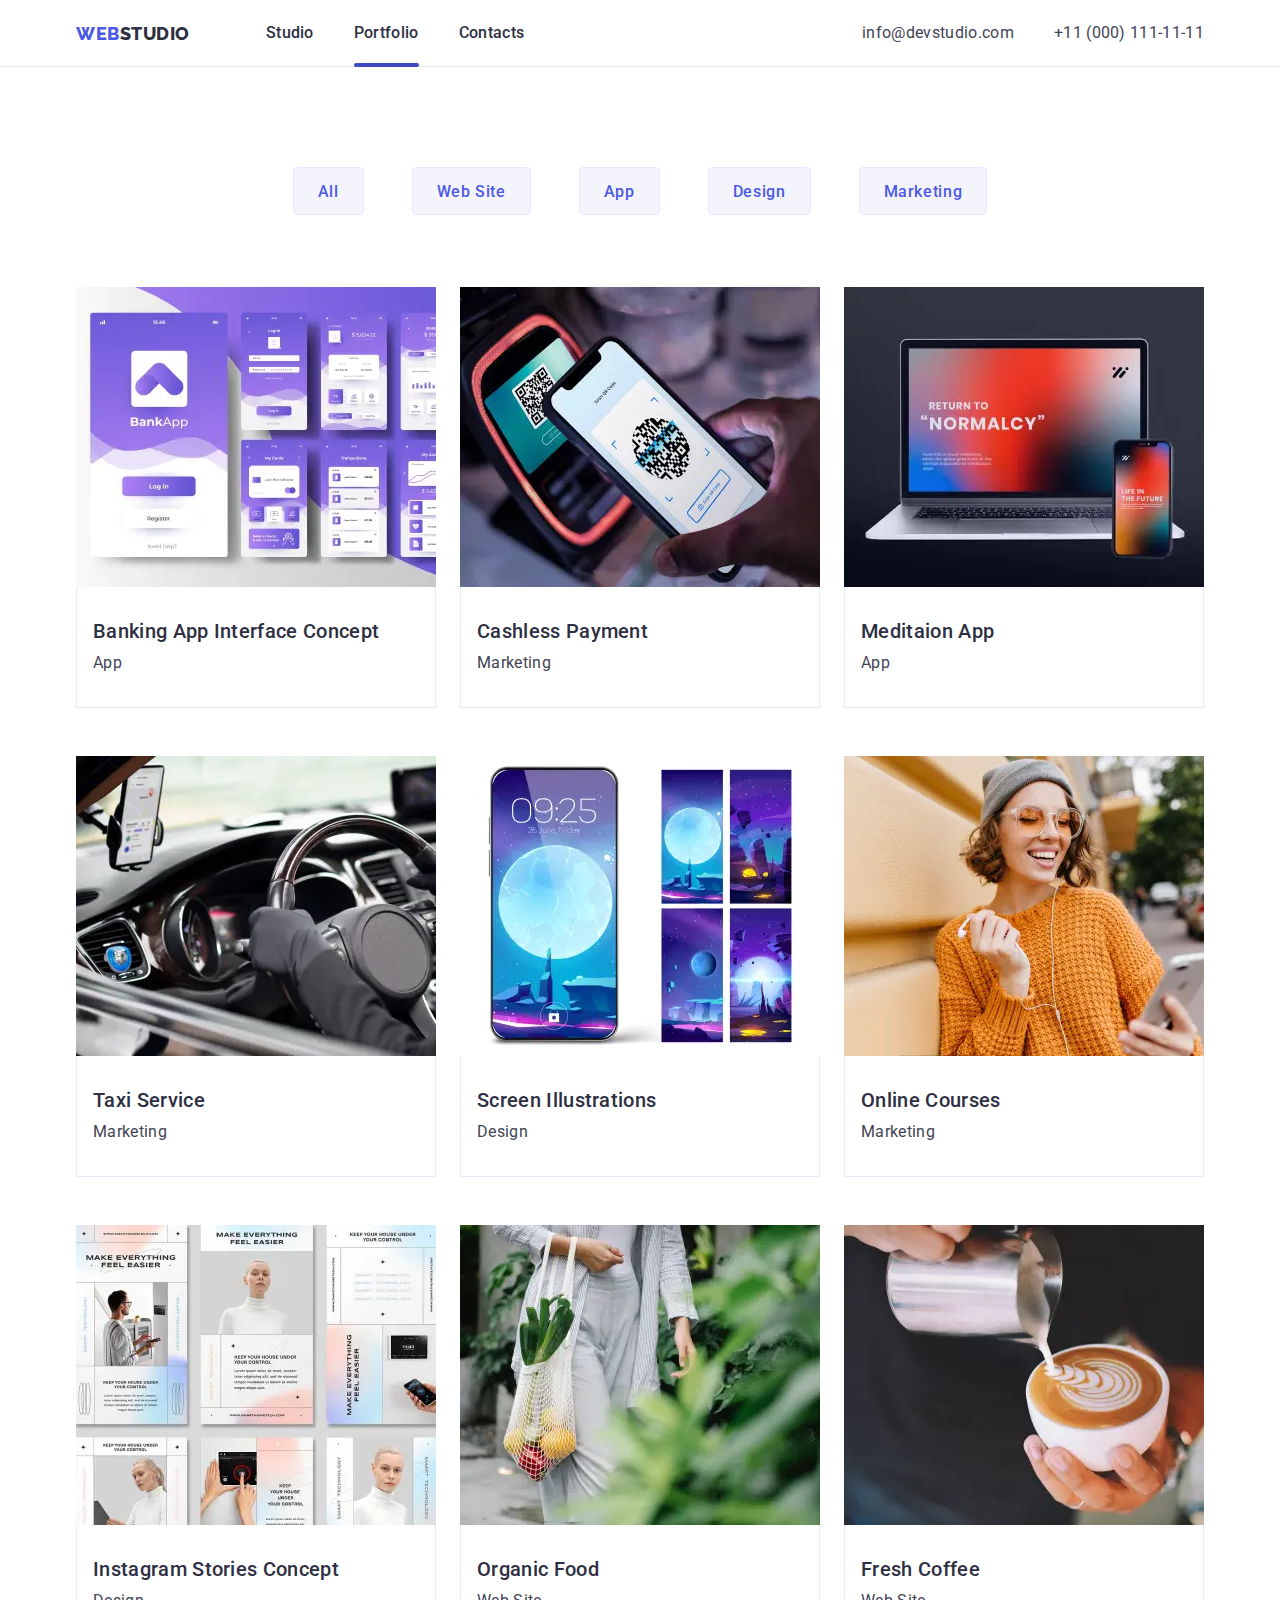
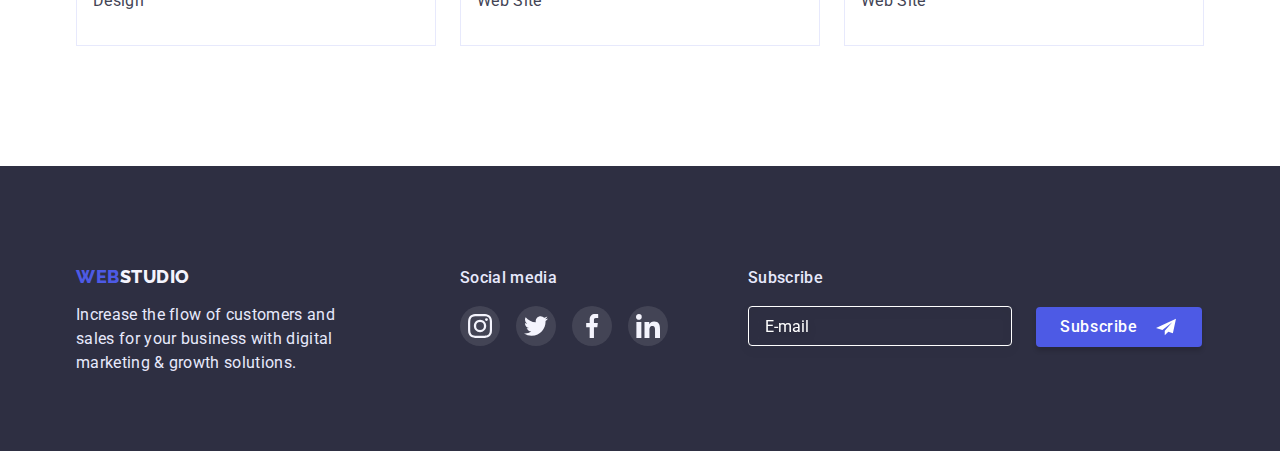
==== commit 11f8a463: "PORTFOLIO <picture> images DONE" ====
--- a/portfolio.html
+++ b/portfolio.html
@@ -47,9 +47,9 @@
 				</ul>
 			</address>
 		</div>
-
 	</header>
 	<!-- Filter -->
+
 	<main>
 		<section class="section portfolio-section">
 			<div class="container">
@@ -78,20 +78,19 @@
 							<div class="project-thumb">
 								<picture>
 									<source media="(min-width: 1200px)" type="image/webp"
-										srcset="./images/img7-des.webp x1, ./images/img7@2x-des.webp 2x">
-									<source media="(min-width: 1200px)" srcset="./images/img7-des.jpg x1, ./images/img7@2x-des.jpg 2x">
-
-									<source media="(min-width: 768px)" type="image/webp"
-										srcset="./images/img7-tab.webp x1, ./images/img7@2x-tab.webp 2x">
-									<source media="(min-width: 768px)" srcset="./images/img7-tab.jpg x1, ./images/img7@2x-tab.jpg 2x">
-
-									<source media="(max-width: 767px)" type="image/webp"
-										srcset="./images/img7-mob.webp x1, ./images/img7@2x-mob.webp 2x">
-									<source media="(max-width: 767px)" srcset="./images/img7-mob.jpg x1, ./images/img7@2x-mob.jpg 2x">
+										srcset="./images/img7-des.webp 1x, ./images/img7@2x-des.webp 2x">
+									<source media="(min-width: 1200px)" srcset="./images/img7-des.jpg 1x, ./images/img7@2x-des.jpg 2x">
+
+									<source media="(min-width: 768px)" type="image/webp"
+										srcset="./images/img7-tab.webp 1x, ./images/img7@2x-tab.webp 2x">
+									<source media="(min-width: 768px)" srcset="./images/img7-tab.jpg 1x, ./images/img7@2x-tab.jpg 2x">
+
+									<source media="(max-width: 767px)" type="image/webp"
+										srcset="./images/img7-mob.webp 1x, ./images/img7@2x-mob.webp 2x">
+									<source srcset="./images/img7-mob.jpg 1x, ./images/img7@2x-mob.jpg 2x" media="(max-width: 767px)">
 
 									<img src="./images/img7-mob.jpg" alt="bank application marcup" />
 								</picture>
-								<!-- width="360" height="300" -->
 								<p class="primary-text project-thumb-text">14 Stylish and User-Friendly App Design Concepts · Task
 									Manager App · Calorie
 									Tracker App · Exotic Fruit Ecommerce App ·
@@ -108,16 +107,16 @@
 							<div class="project-thumb">
 								<picture>
 									<source media="(min-width: 1200px)" type="image/webp"
-										srcset="./images/img8-des.webp x1, ./images/img8@2x-des.webp 2x">
-									<source media="(min-width: 1200px)" srcset="./images/img8-des.jpg x1, ./images/img8@2x-des.jpg 2x">
-
-									<source media="(min-width: 768px)" type="image/webp"
-										srcset="./images/img8-tab.webp x1, ./images/img8@2x-tab.webp 2x">
-									<source media="(min-width: 768px)" srcset="./images/img8-tab.jpg x1, ./images/img8@2x-tab.jpg 2x">
-
-									<source media="(max-width: 767px)" type="image/webp"
-										srcset="./images/img8-mob.webp x1, ./images/img8@2x-mob.webp 2x">
-									<source media="(max-width: 767px)" srcset="./images/img8-mob.jpg x1, ./images/img8@2x-mob.jpg 2x">
+										srcset="./images/img8-des.webp 1x, ./images/img8@2x-des.webp 2x">
+									<source media="(min-width: 1200px)" srcset="./images/img8-des.jpg 1x, ./images/img8@2x-des.jpg 2x">
+
+									<source media="(min-width: 768px)" type="image/webp"
+										srcset="./images/img8-tab.webp 1x, ./images/img8@2x-tab.webp 2x">
+									<source media="(min-width: 768px)" srcset="./images/img8-tab.jpg 1x, ./images/img8@2x-tab.jpg 2x">
+
+									<source media="(max-width: 767px)" type="image/webp"
+										srcset="./images/img8-mob.webp 1x, ./images/img8@2x-mob.webp 2x">
+									<source media="(max-width: 767px)" srcset="./images/img8-mob.jpg 1x, ./images/img8@2x-mob.jpg 2x">
 
 									<img src="./images/img8-mob.jpg" alt="cashless payment" />
 								</picture>
@@ -136,16 +135,16 @@
 							<div class="project-thumb">
 								<picture>
 									<source media="(min-width: 1200px)" type="image/webp"
-										srcset="./images/img9-des.webp x1, ./images/img9@2x-des.webp 2x">
-									<source media="(min-width: 1200px)" srcset="./images/img9-des.jpg x1, ./images/img9@2x-des.jpg 2x">
-
-									<source media="(min-width: 768px)" type="image/webp"
-										srcset="./images/img9-tab.webp x1, ./images/img9@2x-tab.webp 2x">
-									<source media="(min-width: 768px)" srcset="./images/img9-tab.jpg x1, ./images/img9@2x-tab.jpg 2x">
-
-									<source media="(max-width: 767px)" type="image/webp"
-										srcset="./images/img9-mob.webp x1, ./images/img9@2x-mob.webp 2x">
-									<source media="(max-width: 767px)" srcset="./images/img9-mob.jpg x1, ./images/img9@2x-mob.jpg 2x">
+										srcset="./images/img9-des.webp 1x, ./images/img9@2x-des.webp 2x">
+									<source media="(min-width: 1200px)" srcset="./images/img9-des.jpg 1x, ./images/img9@2x-des.jpg 2x">
+
+									<source media="(min-width: 768px)" type="image/webp"
+										srcset="./images/img9-tab.webp 1x, ./images/img9@2x-tab.webp 2x">
+									<source media="(min-width: 768px)" srcset="./images/img9-tab.jpg 1x, ./images/img9@2x-tab.jpg 2x">
+
+									<source media="(max-width: 767px)" type="image/webp"
+										srcset="./images/img9-mob.webp 1x, ./images/img9@2x-mob.webp 2x">
+									<source media="(max-width: 767px)" srcset="./images/img9-mob.jpg 1x, ./images/img9@2x-mob.jpg 2x">
 
 									<img src="./images/img9-mob.jpg" alt="meditaion app design" />
 								</picture>
@@ -163,16 +162,16 @@
 							<div class="project-thumb">
 								<picture>
 									<source media="(min-width: 1200px)" type="image/webp" type="image/webp"
-										srcset="./images/img10-des.webp x1, ./images/img10@2x-des.webp 2x">
-									<source media="(min-width: 1200px)" srcset="./images/img10-des.jpg x1, ./images/img10@2x-des.jpg 2x">
+										srcset="./images/img10-des.webp 1x, ./images/img10@2x-des.webp 2x">
+									<source media="(min-width: 1200px)" srcset="./images/img10-des.jpg 1x, ./images/img10@2x-des.jpg 2x">
 
 									<source media="(min-width: 768px)" type="image/webp" type="image/webp"
-										srcset="./images/img10-tab.webp x1, ./images/img10@2x-tab.webp 2x">
-									<source media="(min-width: 768px)" srcset="./images/img10-tab.jpg x1, ./images/img10@2x-tab.jpg 2x">
+										srcset="./images/img10-tab.webp 1x, ./images/img10@2x-tab.webp 2x">
+									<source media="(min-width: 768px)" srcset="./images/img10-tab.jpg 1x, ./images/img10@2x-tab.jpg 2x">
 
 									<source media="(max-width: 767px)" type="image/webp" type="image/webp"
-										srcset="./images/img10-mob.webp x1, ./images/img10@2x-mob.webp 2x">
-									<source media="(max-width: 767px)" srcset="./images/img10-mob.jpg x1, ./images/img10@2x-mob.jpg 2x">
+										srcset="./images/img10-mob.webp 1x, ./images/img10@2x-mob.webp 2x">
+									<source media="(max-width: 767px)" srcset="./images/img10-mob.jpg 1x, ./images/img10@2x-mob.jpg 2x">
 
 									<img src="./images/img10-mob.jpg" alt="photo of a taxi car" />
 								</picture>
@@ -191,16 +190,16 @@
 							<div class="project-thumb">
 								<picture>
 									<source media="(min-width: 1200px)" type="image/webp"
-										srcset="./images/img11-des.webp x1, ./images/img11@2x-des.webp 2x">
-									<source media="(min-width: 1200px)" srcset="./images/img11-des.jpg x1, ./images/img11@2x-des.jpg 2x">
-
-									<source media="(min-width: 768px)" type="image/webp"
-										srcset="./images/img11-tab.webp x1, ./images/img11@2x-tab.webp 2x">
-									<source media="(min-width: 768px)" srcset="./images/img11-tab.jpg x1, ./images/img11@2x-tab.jpg 2x">
-
-									<source media="(max-width: 767px)" type="image/webp"
-										srcset="./images/img11-mob.webp x1, ./images/img11@2x-mob.webp 2x">
-									<source media="(max-width: 767px)" srcset="./images/img11-mob.jpg x1, ./images/img11@2x-mob.jpg 2x">
+										srcset="./images/img11-des.webp 1x, ./images/img11@2x-des.webp 2x">
+									<source media="(min-width: 1200px)" srcset="./images/img11-des.jpg 1x, ./images/img11@2x-des.jpg 2x">
+
+									<source media="(min-width: 768px)" type="image/webp"
+										srcset="./images/img11-tab.webp 1x, ./images/img11@2x-tab.webp 2x">
+									<source media="(min-width: 768px)" srcset="./images/img11-tab.jpg 1x, ./images/img11@2x-tab.jpg 2x">
+
+									<source media="(max-width: 767px)" type="image/webp"
+										srcset="./images/img11-mob.webp 1x, ./images/img11@2x-mob.webp 2x">
+									<source media="(max-width: 767px)" srcset="./images/img11-mob.jpg 1x, ./images/img11@2x-mob.jpg 2x">
 
 									<img src="./images/img11-mob.jpg" alt="screen illustration design" />
 								</picture>
@@ -219,16 +218,16 @@
 							<div class="project-thumb">
 								<picture>
 									<source media="(min-width: 1200px)" type="image/webp" type="image/webp"
-										srcset="./images/img12-des.webp x1, ./images/img12@2x-des.webp 2x">
-									<source media="(min-width: 1200px)" srcset="./images/img12-des.jpg x1, ./images/img12@2x-des.jpg 2x">
+										srcset="./images/img12-des.webp 1x, ./images/img12@2x-des.webp 2x">
+									<source media="(min-width: 1200px)" srcset="./images/img12-des.jpg 1x, ./images/img12@2x-des.jpg 2x">
 
 									<source media="(min-width: 768px)" type="image/webp" type="image/webp"
-										srcset="./images/img12-tab.webp x1, ./images/img12@2x-tab.webp 2x">
-									<source media="(min-width: 768px)" srcset="./images/img12-tab.jpg x1, ./images/img12@2x-tab.jpg 2x">
+										srcset="./images/img12-tab.webp 1x, ./images/img12@2x-tab.webp 2x">
+									<source media="(min-width: 768px)" srcset="./images/img12-tab.jpg 1x, ./images/img12@2x-tab.jpg 2x">
 
 									<source media="(max-width: 767px)" type="image/webp" type="image/webp"
-										srcset="./images/img12-mob.webp x1, ./images/img12@2x-mob.webp 2x">
-									<source media="(max-width: 767px)" srcset="./images/img12-mob.jpg x1, ./images/img12@2x-mob.jpg 2x">
+										srcset="./images/img12-mob.webp 1x, ./images/img12@2x-mob.webp 2x">
+									<source media="(max-width: 767px)" srcset="./images/img12-mob.jpg 1x, ./images/img12@2x-mob.jpg 2x">
 
 									<img src="./images/img12-mob.jpg" alt="girl is holding a phone" />
 								</picture>
@@ -245,16 +244,16 @@
 							<div class="project-thumb">
 								<picture>
 									<source media="(min-width: 1200px)" type="image/webp"
-										srcset="./images/img13-des.webp x1, ./images/img13@2x-des.webp 2x">
-									<source media="(min-width: 1200px)" srcset="./images/img13-des.jpg x1, ./images/img13@2x-des.jpg 2x">
-
-									<source media="(min-width: 768px)" type="image/webp"
-										srcset="./images/img13-tab.webp x1, ./images/img13@2x-tab.webp 2x">
-									<source media="(min-width: 768px)" srcset="./images/img13-tab.jpg x1, ./images/img13@2x-tab.jpg 2x">
-
-									<source media="(max-width: 767px)" type="image/webp"
-										srcset="./images/img13-mob.webp x1, ./images/img13@2x-mob.webp 2x">
-									<source media="(max-width: 767px)" srcset="./images/img13-mob.jpg x1, ./images/img13@2x-mob.jpg 2x">
+										srcset="./images/img13-des.webp 1x, ./images/img13@2x-des.webp 2x">
+									<source media="(min-width: 1200px)" srcset="./images/img13-des.jpg 1x, ./images/img13@2x-des.jpg 2x">
+
+									<source media="(min-width: 768px)" type="image/webp"
+										srcset="./images/img13-tab.webp 1x, ./images/img13@2x-tab.webp 2x">
+									<source media="(min-width: 768px)" srcset="./images/img13-tab.jpg 1x, ./images/img13@2x-tab.jpg 2x">
+
+									<source media="(max-width: 767px)" type="image/webp"
+										srcset="./images/img13-mob.webp 1x, ./images/img13@2x-mob.webp 2x">
+									<source media="(max-width: 767px)" srcset="./images/img13-mob.jpg 1x, ./images/img13@2x-mob.jpg 2x">
 
 									<img src="./images/img13-mob.jpg" alt="designs of instagram stories" />
 								</picture>
@@ -272,16 +271,16 @@
 							<div class="project-thumb">
 								<picture>
 									<source media="(min-width: 1200px)" type="image/webp"
-										srcset="./images/img14-des.webp x1, ./images/img14@2x-des.webp 2x">
-									<source media="(min-width: 1200px)" srcset="./images/img14-des.jpg x1, ./images/img14@2x-des.jpg 2x">
-
-									<source media="(min-width: 768px)" type="image/webp"
-										srcset="./images/img14-tab.webp x1, ./images/img14@2x-tab.webp 2x">
-									<source media="(min-width: 768px)" srcset="./images/img14-tab.jpg x1, ./images/img14@2x-tab.jpg 2x">
-
-									<source media="(max-width: 767px)" type="image/webp"
-										srcset="./images/img14-mob.webp x1, ./images/img14@2x-mob.webp 2x">
-									<source media="(max-width: 767px)" srcset="./images/img14-mob.jpg x1, ./images/img14@2x-mob.jpg 2x">
+										srcset="./images/img14-des.webp 1x, ./images/img14@2x-des.webp 2x">
+									<source media="(min-width: 1200px)" srcset="./images/img14-des.jpg 1x, ./images/img14@2x-des.jpg 2x">
+
+									<source media="(min-width: 768px)" type="image/webp"
+										srcset="./images/img14-tab.webp 1x, ./images/img14@2x-tab.webp 2x">
+									<source media="(min-width: 768px)" srcset="./images/img14-tab.jpg 1x, ./images/img14@2x-tab.jpg 2x">
+
+									<source media="(max-width: 767px)" type="image/webp"
+										srcset="./images/img14-mob.webp 1x, ./images/img14@2x-mob.webp 2x">
+									<source media="(max-width: 767px)" srcset="./images/img14-mob.jpg 1x, ./images/img14@2x-mob.jpg 2x">
 
 									<img src="./images/img14-mob.jpg" alt="woman with bag of organic food" />
 								</picture>
@@ -299,16 +298,16 @@
 							<div class="project-thumb">
 								<picture>
 									<source media="(min-width: 1200px)" type="image/webp"
-										srcset="./images/img15-des.webp x1, ./images/img15@2x-des.webp 2x">
-									<source media="(min-width: 1200px)" srcset="./images/img15-des.jpg x1, ./images/img15@2x-des.jpg 2x">
-
-									<source media="(min-width: 768px)" type="image/webp"
-										srcset="./images/img15-tab.webp x1, ./images/img15@2x-tab.webp 2x">
-									<source media="(min-width: 768px)" srcset="./images/img15-tab.jpg x1, ./images/img15@2x-tab.jpg 2x">
-
-									<source media="(max-width: 767px)" type="image/webp"
-										srcset="./images/img15-mob.webp x1, ./images/img15@2x-mob.webp 2x">
-									<source media="(max-width: 767px)" srcset="./images/img15-mob.jpg x1, ./images/img15@2x-mob.jpg 2x">
+										srcset="./images/img15-des.webp 1x, ./images/img15@2x-des.webp 2x">
+									<source media="(min-width: 1200px)" srcset="./images/img15-des.jpg 1x, ./images/img15@2x-des.jpg 2x">
+
+									<source media="(min-width: 768px)" type="image/webp"
+										srcset="./images/img15-tab.webp 1x, ./images/img15@2x-tab.webp 2x">
+									<source media="(min-width: 768px)" srcset="./images/img15-tab.jpg 1x, ./images/img15@2x-tab.jpg 2x">
+
+									<source media="(max-width: 767px)" type="image/webp"
+										srcset="./images/img15-mob.webp 1x, ./images/img15@2x-mob.webp 2x">
+									<source media="(max-width: 767px)" srcset="./images/img15-mob.jpg 1x, ./images/img15@2x-mob.jpg 2x">
 
 									<img src="./images/img15-mob.jpg" alt="man is making fresh coffee" />
 								</picture>
--- a/css/styles.css
+++ b/css/styles.css
@@ -39,7 +39,6 @@
 
 img {
 	display: block;
-	/* width: 100%; */
 	height: auto;
 }
 
